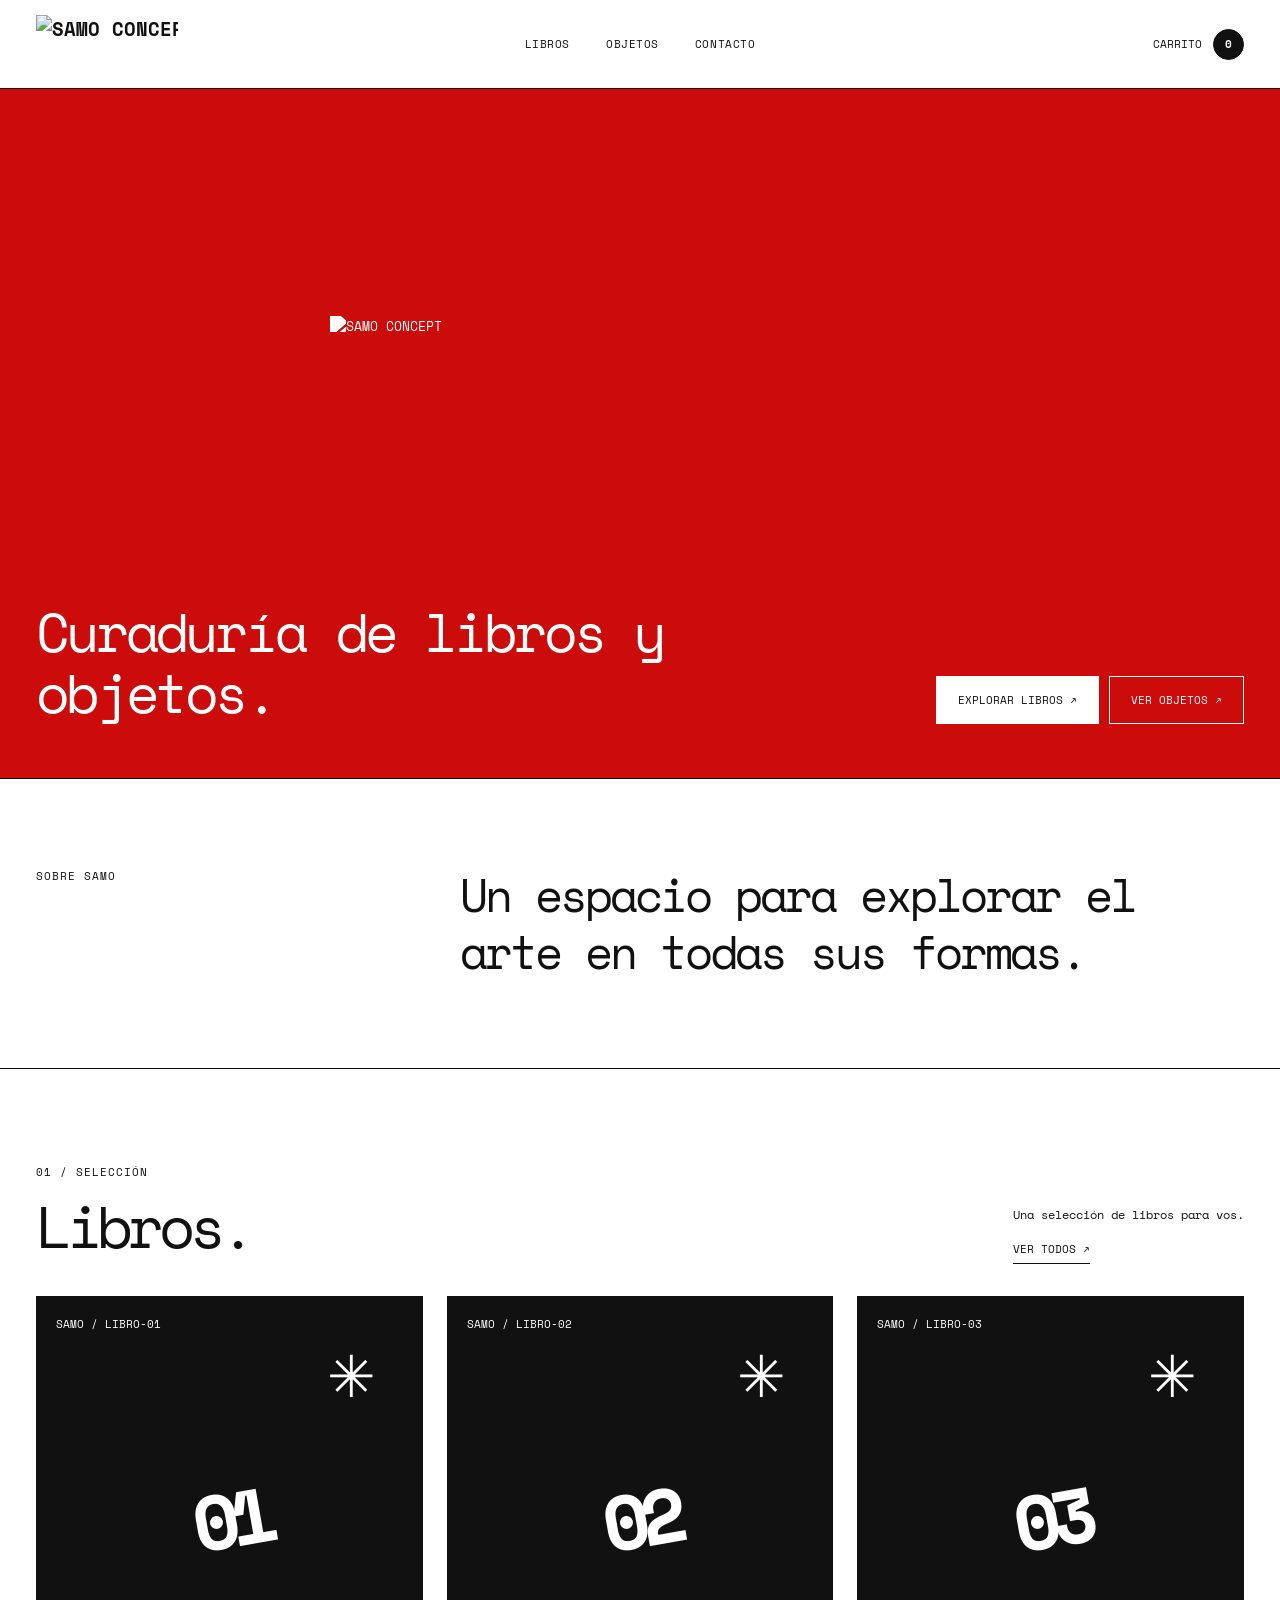
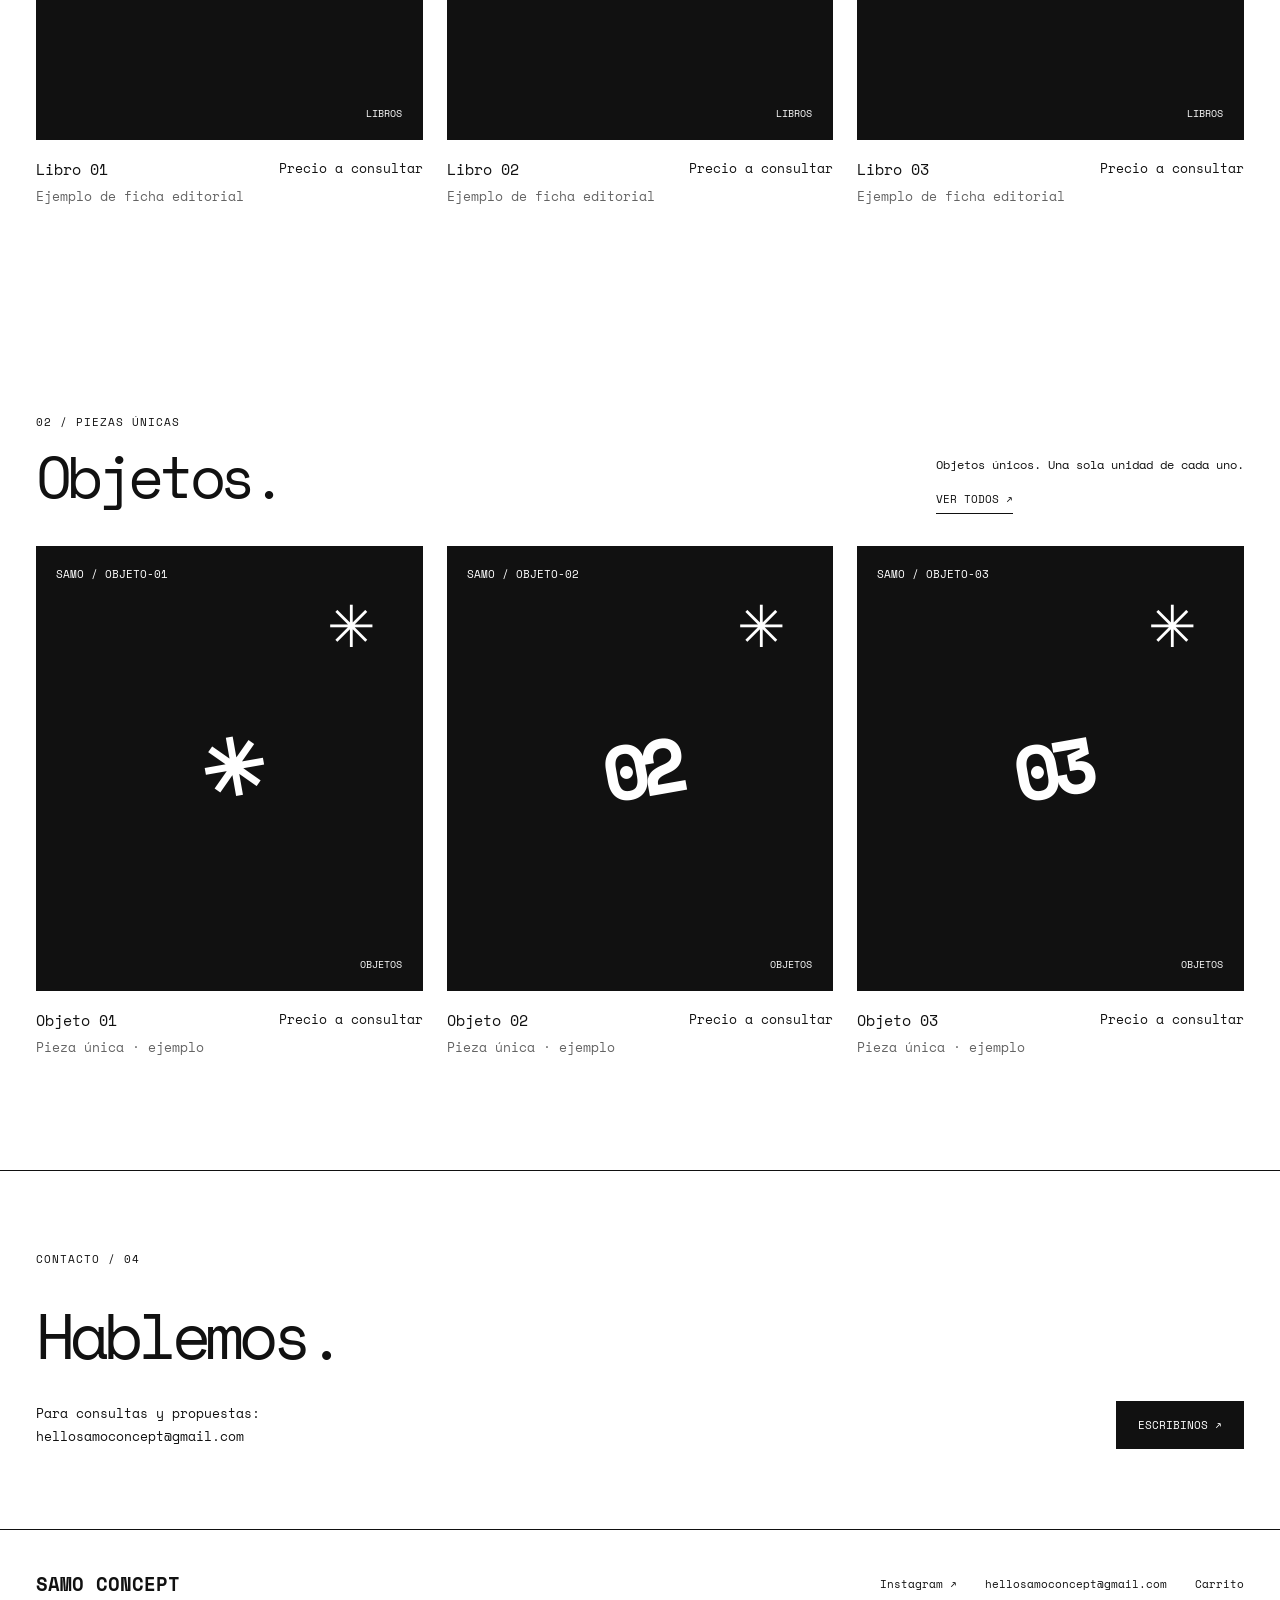
==== index.html @ 3d96447f "Align browser chrome with white interior and navigation" ====
<!doctype html>
<html lang="es">
<head>
  <meta charset="utf-8">
  <meta name="viewport" content="width=device-width, initial-scale=1">
  <meta name="theme-color" content="#FFFFFF">
  <meta name="description" content="SAMO CONCEPT. Curaduría de libros y objetos.">
  <title>SAMO CONCEPT — Libros y objetos</title>
  <link rel="preconnect" href="https://fonts.googleapis.com">
  <link rel="preconnect" href="https://fonts.gstatic.com" crossorigin>
  <link href="https://fonts.googleapis.com/css2?family=Space+Mono:wght@400;700&display=swap" rel="stylesheet">
  <link rel="stylesheet" href="/assets/styles.css">
  <script defer src="/assets/catalog.js"></script>
  <script defer src="/assets/app.js"></script>
</head>
<body data-page="home"><div id="app"></div></body>
</html>
---- assets/styles.css ----
:root{--paper:#ffffff;--ink:#111111;--lav:#ffffff;--yellow:#ffffff;--red:#cc0c0b;--line:#111111;--font:"Space Mono",monospace}
*{box-sizing:border-box}html{scroll-behavior:smooth}body{margin:0;background:var(--paper);color:var(--ink);font-family:var(--font);font-size:13px}button,input{font:inherit}button,a{-webkit-tap-highlight-color:transparent}a{color:inherit;text-decoration:none}button{cursor:pointer}.shell{width:min(1480px,calc(100% - 72px));margin:auto}.site-header{border-bottom:1px solid var(--line);position:sticky;top:0;z-index:20;background:rgba(251,248,248,.96);backdrop-filter:blur(10px)}.header-inner{min-height:84px;display:grid;grid-template-columns:1fr auto 1fr;align-items:center;gap:24px}.brand{font-size:19px;letter-spacing:-.08em;font-weight:700;white-space:nowrap}.nav{display:flex;align-items:center;gap:36px;text-transform:uppercase;font-size:11px;letter-spacing:.05em}.nav a:hover,.footer a:hover{text-decoration:underline;text-underline-offset:5px}.cart-link{justify-self:end;display:flex;align-items:center;gap:11px;text-transform:uppercase;font-size:11px}.cart-count{display:grid;place-items:center;width:31px;height:31px;border-radius:50%;background:var(--red);border:1px solid var(--ink);font-weight:700}.mobile-nav{display:none}.eyebrow{text-transform:uppercase;font-size:11px;letter-spacing:.09em}.hero{padding-top:88px;border-bottom:1px solid var(--ink);overflow:hidden}.hero-grid{display:grid;grid-template-columns:54% 46%;min-height:480px}.hero-copy{display:flex;flex-direction:column;justify-content:space-between;padding:0 35px 72px 0}.hero h1{font-size:clamp(48px,7.5vw,116px);line-height:.96;font-weight:400;letter-spacing:-.105em;max-width:820px;margin:34px 0}.hero h1 em{font-style:normal;display:inline-block;background:var(--lav);padding:0 .09em .09em}.hero-sub{font-size:15px;line-height:1.7;max-width:360px}.hero-art{position:relative;display:grid;place-items:center;background:var(--red);min-height:475px;border:1px solid var(--ink);border-bottom:0;transform:rotate(2.2deg);margin:25px 22px -45px 0}.hero-art .logo{width:78%;transform:rotate(-7deg)}.hero-star{position:absolute;right:7%;top:5%;font-family:Arial,sans-serif;font-size:105px;font-weight:100}.hero-scribble{position:absolute;bottom:15%;left:13%;width:35%;height:12%;border:3px solid var(--ink);border-radius:50%;transform:rotate(-23deg)}.hero-stamp{position:absolute;bottom:10%;right:9%;font-size:11px;border:1px solid var(--ink);padding:12px;transform:rotate(11deg)}.section{padding:95px 0}.section-head{display:flex;justify-content:space-between;align-items:end;gap:32px;margin-bottom:38px}.section-head h2,.page-title{font-size:clamp(34px,4.6vw,72px);font-weight:400;letter-spacing:-.09em;line-height:1.08;margin:14px 0 0}.section-head p{max-width:350px;font-size:12px;line-height:1.8}.plain-link{border-bottom:1px solid var(--ink);padding-bottom:6px;font-size:11px;text-transform:uppercase;white-space:nowrap}.product-grid{display:grid;grid-template-columns:repeat(3,minmax(0,1fr));gap:24px}.product-card{min-width:0}.product-image{border:1px solid var(--ink);aspect-ratio:4/4.6;position:relative;overflow:hidden;display:flex;align-items:center;justify-content:center;transition:filter .2s}.product-card:hover .product-image{filter:brightness(.97)}.product-image .item-art{font-size:clamp(45px,6vw,95px);letter-spacing:-.12em;line-height:1;text-align:center;font-weight:700;transform:rotate(-10deg)}.product-image .item-number{position:absolute;left:19px;top:19px;font-size:11px}.product-image .item-category{position:absolute;bottom:18px;right:20px;font-size:10px;text-transform:uppercase}.product-image .item-asterisk{position:absolute;right:12%;top:8%;font-size:58px}.product-info{padding:18px 0;display:flex;justify-content:space-between;gap:16px;align-items:flex-start}.product-info h3{font-size:15px;font-weight:400;margin:0 0 6px}.muted{opacity:.65}.product-info .price{white-space:nowrap}.intro-band{background:var(--lav);border-block:1px solid var(--ink);padding:65px 0;display:grid;grid-template-columns:1fr 2fr;gap:30px}.intro-band p{font-size:clamp(23px,3.2vw,45px);letter-spacing:-.06em;line-height:1.3;margin:0;max-width:1000px}.contact-band{background:var(--red);color:var(--paper);padding:80px 0;border-block:1px solid var(--ink)}.contact-layout{display:flex;justify-content:space-between;align-items:end;gap:30px}.contact-band h2{font-size:clamp(32px,5vw,72px);font-weight:400;letter-spacing:-.08em;margin:20px 0}.contact-band p{margin:0;line-height:1.8}.button{border:1px solid var(--ink);padding:15px 21px;background:var(--ink);color:var(--paper);text-transform:uppercase;font-size:11px;display:inline-flex;align-items:center;justify-content:center;gap:12px;transition:transform .15s,background .15s;text-align:center}.button:hover{transform:translateY(-2px)}.button.secondary{background:transparent;color:var(--ink)}.button.white{background:var(--paper);color:var(--ink);border-color:var(--paper)}.button:disabled{opacity:.4;cursor:not-allowed;transform:none}.button-row{display:flex;gap:10px;flex-wrap:wrap}.footer{padding:40px 0}.footer-inner{display:flex;justify-content:space-between;gap:30px;align-items:center}.footer-links{display:flex;gap:28px;flex-wrap:wrap;font-size:11px}.page-intro{padding:74px 0 36px}.page-intro p{line-height:1.8;max-width:650px}.catalog-tools{display:flex;align-items:center;justify-content:space-between;gap:20px;margin-bottom:22px;border-top:1px solid var(--ink);padding-top:22px}.catalog-tools span{font-size:11px}.category-accent{padding:10px 14px;background:var(--lav);font-size:11px}.product-detail{padding:65px 0 100px;display:grid;grid-template-columns:1fr .85fr;gap:min(8vw,120px)}.product-detail .product-image{aspect-ratio:4/4.3}.detail-content{padding-top:20px}.detail-content h1{font-size:clamp(43px,5vw,78px);font-weight:400;letter-spacing:-.09em;line-height:1.08;margin:24px 0}.detail-content p{line-height:1.9}.detail-meta{border-block:1px solid var(--ink);padding:20px 0;margin:32px 0;display:flex;justify-content:space-between;gap:12px}.qty-control{display:inline-flex;align-items:center;border:1px solid var(--ink);height:49px}.qty-control button{border:0;background:transparent;width:43px;height:47px;font-size:20px}.qty-control output{min-width:28px;text-align:center}.detail-actions{display:flex;flex-wrap:wrap;gap:12px;align-items:center;margin-top:26px}.detail-actions .button{min-height:49px}.breadcrumb{font-size:11px;text-transform:uppercase;line-height:1.6}.breadcrumb a{text-decoration:underline;text-underline-offset:4px}.cart-layout{display:grid;grid-template-columns:1.6fr .8fr;gap:55px;margin:35px 0 120px}.cart-item{border-top:1px solid var(--ink);padding:24px 0;display:grid;grid-template-columns:112px 1fr auto;gap:24px;align-items:center}.cart-item:last-child{border-bottom:1px solid var(--ink)}.cart-item .product-image{aspect-ratio:1;min-height:110px}.cart-item .item-art{font-size:28px}.cart-item .item-asterisk{font-size:20px}.cart-item .item-category,.cart-item .item-number{font-size:7px}.cart-item h3{margin:0 0 8px;font-weight:400;font-size:15px}.cart-item .cart-actions{display:flex;align-items:center;gap:20px;margin-top:15px}.text-button{border:0;background:transparent;text-decoration:underline;text-underline-offset:3px;padding:0;font-size:11px}.cart-summary{border:1px solid var(--ink);padding:26px;height:max-content;background:var(--lav)}.cart-summary h2{font-weight:400;font-size:23px;letter-spacing:-.06em;margin:0 0 30px}.cart-summary .summary-line{display:flex;justify-content:space-between;gap:10px;border-top:1px solid var(--ink);padding:15px 0}.cart-summary .button{width:100%;margin-top:18px}.cart-summary small{display:block;margin-top:20px;line-height:1.8}.empty-cart{text-align:center;border:1px solid var(--ink);padding:85px 25px}.empty-cart h2{font-size:28px;font-weight:400}.not-found{padding:100px 0;min-height:50vh}.demo-note{display:inline-block;font-size:10px;background:var(--red);padding:5px 8px;text-transform:uppercase}.logo{display:block;max-width:100%}
@media(max-width:900px){.shell{width:min(100% - 40px,1480px)}.hero{padding-top:50px}.hero-grid{grid-template-columns:1fr 1fr;min-height:390px}.hero-copy{padding-bottom:40px}.hero-art{min-height:350px}.section{padding:65px 0}.product-grid{grid-template-columns:repeat(2,minmax(0,1fr))}.intro-band{grid-template-columns:1fr;padding:45px 20px}.product-detail{gap:35px}.cart-layout{grid-template-columns:1fr;gap:30px}}@media(max-width:620px){.shell{width:calc(100% - 32px)}.header-inner{min-height:65px;grid-template-columns:1fr auto}.brand{font-size:17px}.nav{display:none}.mobile-nav{display:flex;justify-content:center;gap:33px;border-top:1px solid var(--ink);padding:13px;font-size:10px;text-transform:uppercase}.hero-grid{grid-template-columns:1fr}.hero{padding-top:40px}.hero-copy{padding:0 0 25px}.hero h1{font-size:clamp(48px,13vw,85px);margin:23px 0}.hero-art{margin:15px 14px -20px 0;min-height:310px;transform:rotate(1deg)}.hero-art .logo{width:77%}.section-head{align-items:start;flex-direction:column;gap:12px;margin-bottom:25px}.section-head h2,.page-title{font-size:45px}.product-grid{gap:13px}.product-image .item-art{font-size:46px}.product-image .item-asterisk{font-size:32px}.product-info{display:block;padding:12px 0}.product-info h3{font-size:12px}.product-info .price{font-size:10px}.product-info .muted{font-size:10px}.contact-layout{align-items:start;flex-direction:column}.footer-inner{align-items:start;flex-direction:column}.product-detail{grid-template-columns:1fr;padding:25px 0 70px}.detail-content{padding-top:0}.detail-content h1{font-size:49px}.cart-item{grid-template-columns:82px 1fr;gap:15px}.cart-item .product-image{min-height:82px}.cart-item .cart-price{grid-column:2}.cart-item .cart-actions{gap:14px}.cart-layout{margin-bottom:65px}.page-intro{padding:46px 0 25px}.button-row .button{width:100%}}


/* SAMO: rojo exclusivo de la portada; contenido monocromático. */
.site-header{background:#fff;backdrop-filter:none;border-bottom:1px solid #111}
.header-inner{min-height:88px}
.brand{display:inline-flex;align-items:center;width:max-content;letter-spacing:normal}
.brand-logo{width:142px;height:59px;object-fit:contain;display:block}
.mobile-nav{border-color:#111}
.cart-count{background:#111;color:#fff;border:1px solid #111}
.hero{padding:0;border:0}
.hero-band,.hero-caption{background:var(--red);color:#fff}
.hero-band{border-bottom:0}
.hero-band-inner{min-height:clamp(270px,37vw,540px);display:flex;justify-content:center;align-items:center;padding:48px 0}
.hero-wordmark{display:block;width:min(76vw,620px);max-height:450px;object-fit:contain;filter:brightness(0) invert(1)}
.hero-caption{border-bottom:1px solid #111}
.hero-caption-inner{display:flex;gap:32px;align-items:end;justify-content:space-between;padding:38px 0 54px}
.hero-caption h1{color:#fff;margin:0;max-width:850px;font-size:clamp(30px,4.3vw,64px);line-height:1.12;letter-spacing:-.075em;font-weight:400}
.hero-caption .button-row{flex-shrink:0;justify-content:flex-end}
.hero-caption .button{background:#fff;color:#111;border:1px solid #fff}
.hero-caption .button.secondary{background:transparent;color:#fff;border:1px solid #fff}
.hero-caption .button:hover{background:transparent;color:#fff}
.hero-caption .button.secondary:hover{background:#fff;color:#111}
.about-section{background:#fff;color:#111;border-bottom:1px solid #111}
.about-inner{padding:88px 0;display:grid;grid-template-columns:1fr 2fr;gap:32px}
.about-inner h2{font-size:11px;line-height:1.7;font-weight:400;text-transform:uppercase;letter-spacing:.09em;margin:0}
.about-inner p{font-size:clamp(25px,3.6vw,51px);line-height:1.23;letter-spacing:-.065em;font-weight:400;max-width:970px;margin:0}
.contact-band{background:#fff;color:#111;border-color:#111}
.intro-band,.cart-summary,.category-accent,.empty-cart{background:#fff;color:#111}
.cart-summary{border-color:#111}
.category-accent{border:1px solid #111}
.demo-note{background:#111;color:#fff}
.product-image{background:#111;color:#fff;border:1px solid #111}
.button.white{background:#111;color:#fff;border-color:#111}
.button.white:hover{background:#fff;color:#111}
#toast{background:#111!important;color:#fff!important;border-color:#111!important}
.footer{background:#fff;color:#111}
@media(max-width:900px){.hero-caption-inner{align-items:start;flex-direction:column}.hero-band-inner{min-height:330px}.about-inner{grid-template-columns:1fr;gap:20px;padding:68px 0}}
@media(max-width:620px){.header-inner{min-height:72px}.brand-logo{width:110px;height:47px}.hero-band-inner{min-height:280px;padding:32px 0}.hero-wordmark{width:min(90vw,430px)}.hero-caption-inner{padding-top:34px;padding-bottom:40px;gap:25px}.hero-caption h1{font-size:clamp(32px,8.5vw,52px)}.hero-caption .button-row{width:100%;flex-direction:column;align-items:stretch}.hero-caption .button{width:100%}.about-inner{padding:54px 0}}
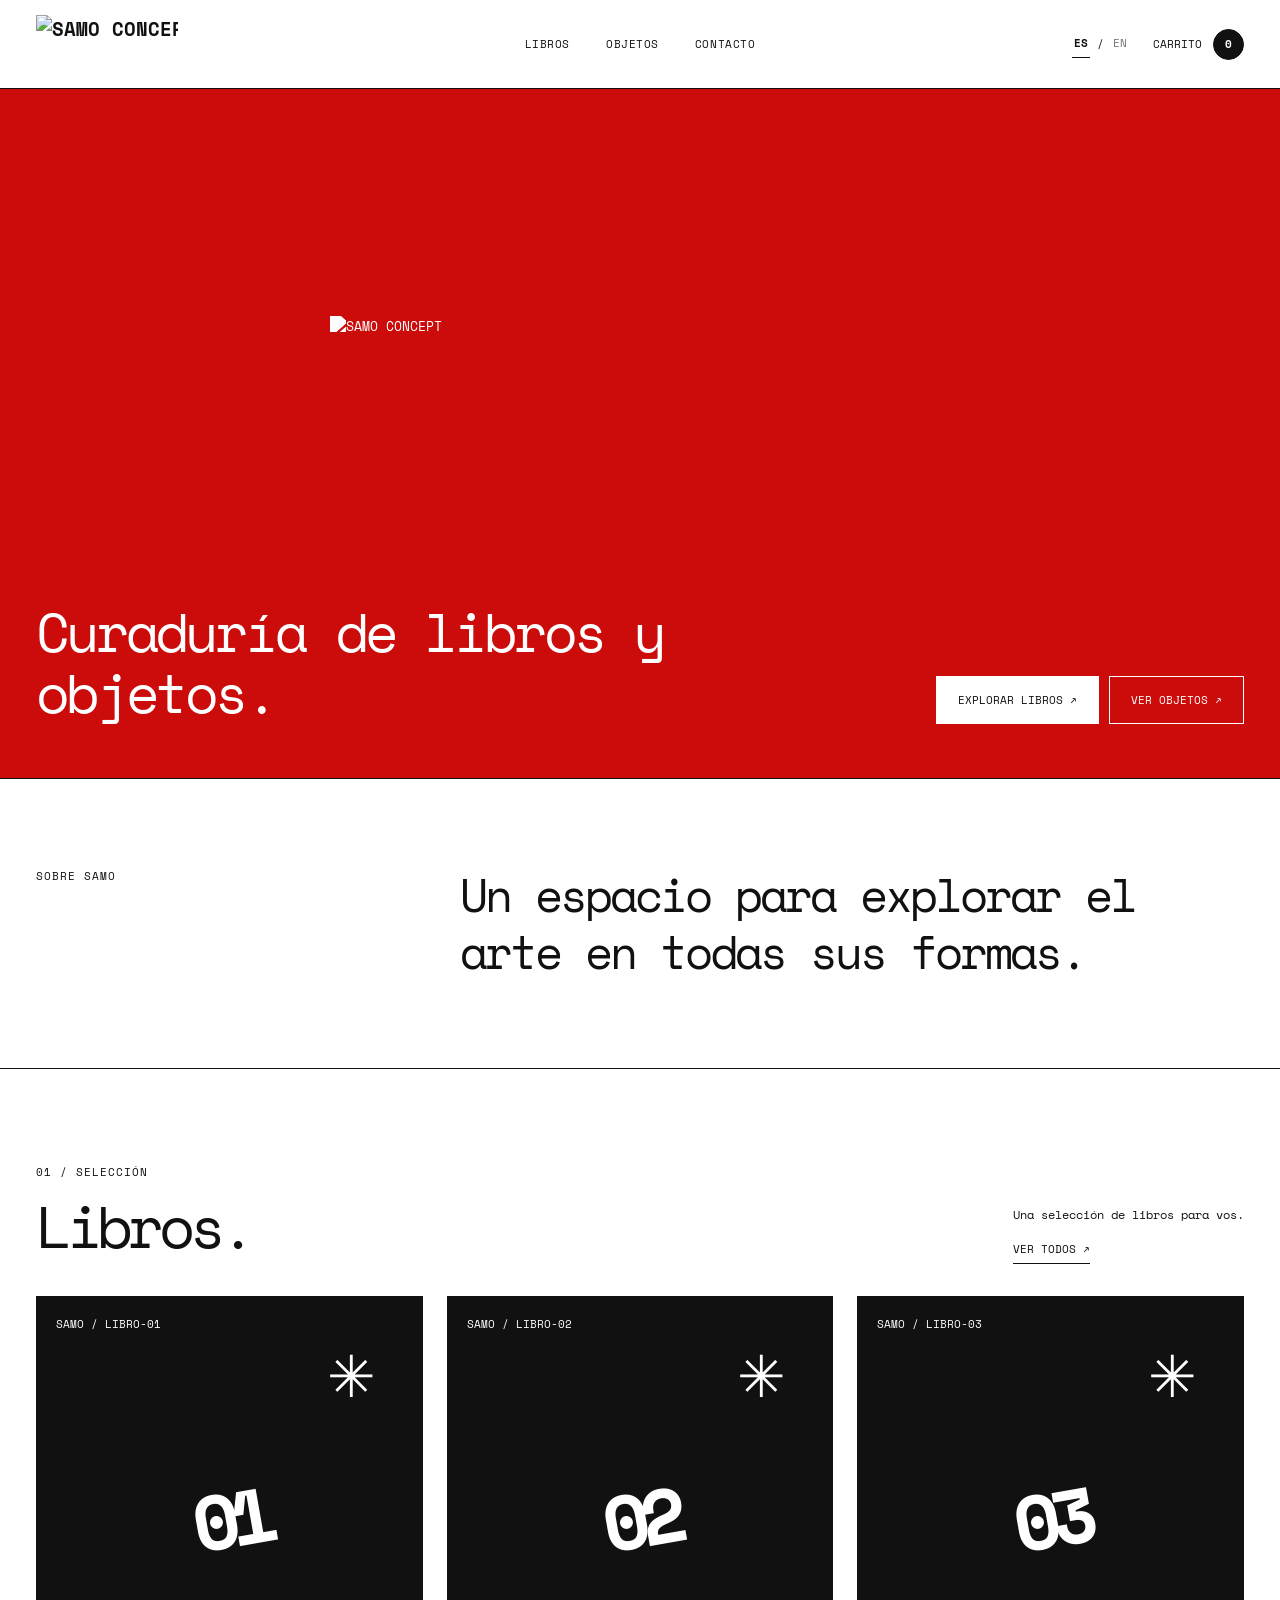
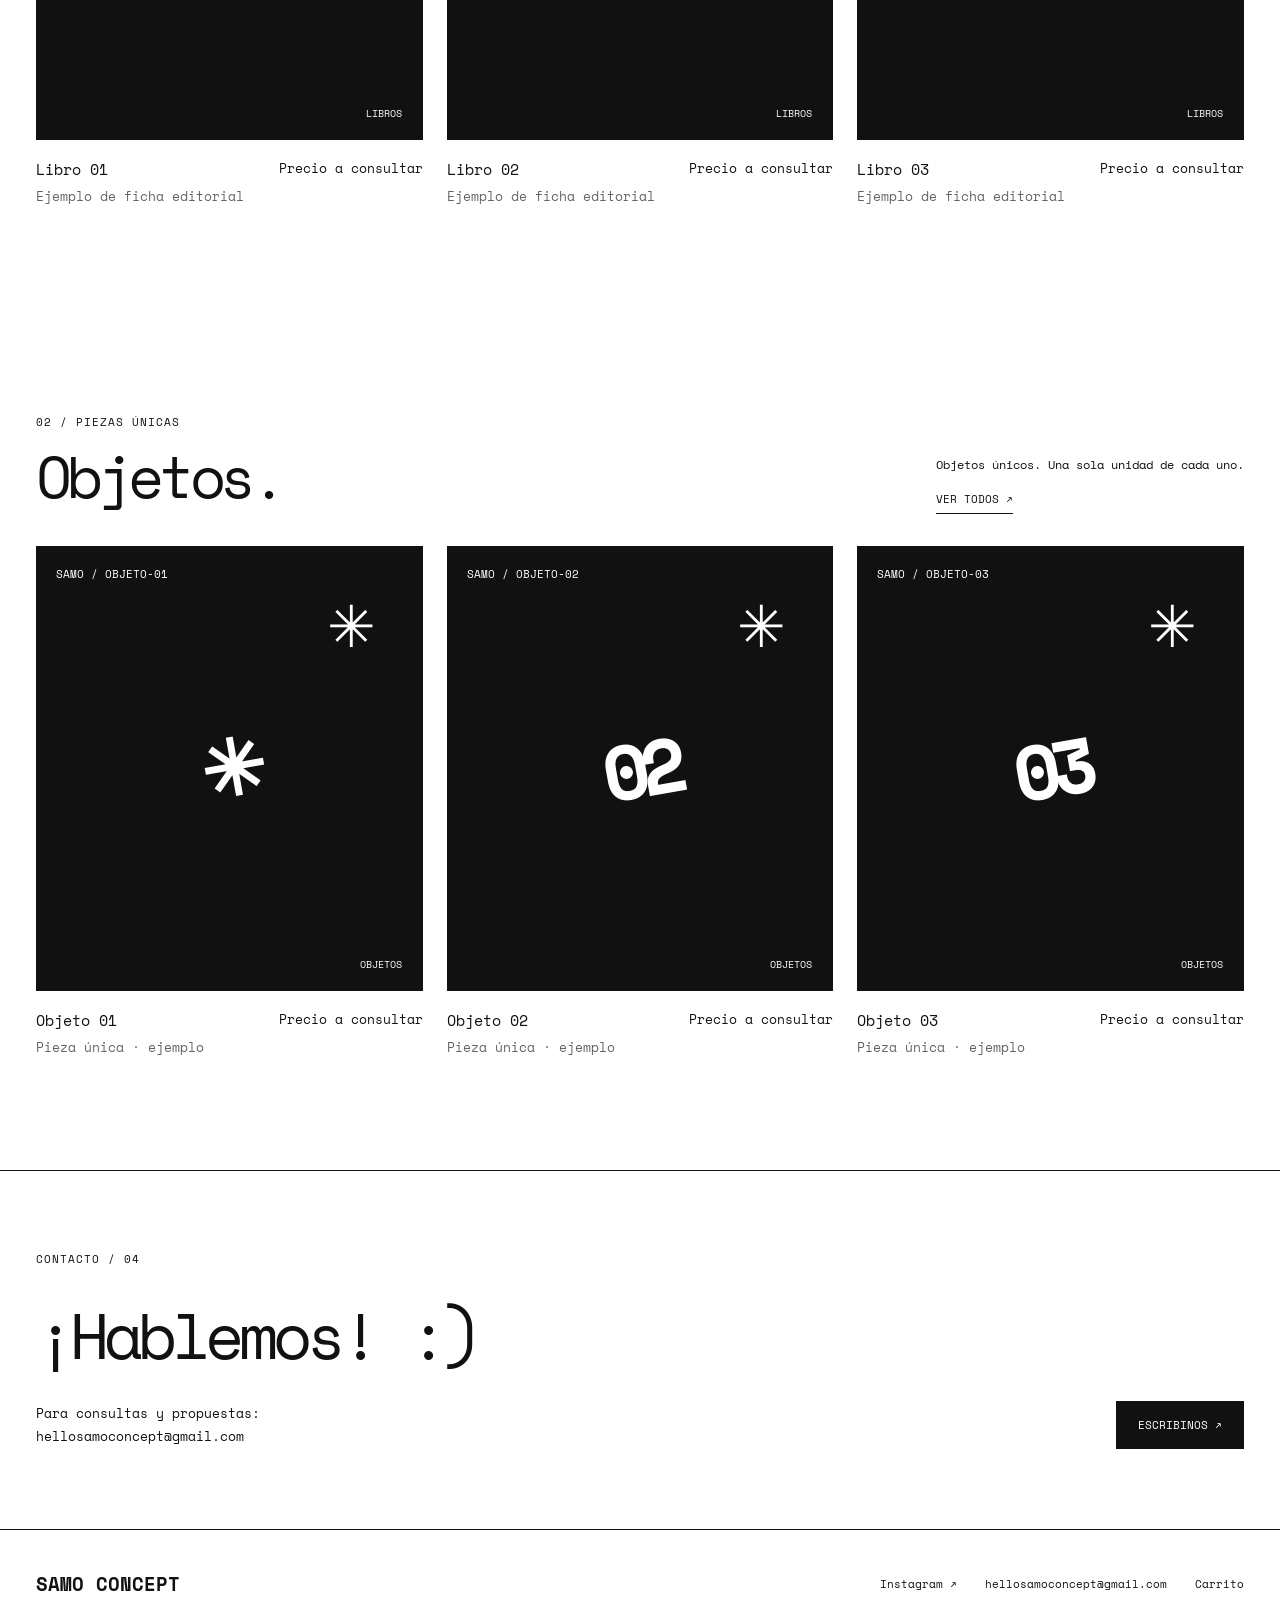
==== commit d80c700e: "Show SAMO CONCEPT icon in browser tab" ====
--- a/index.html
+++ b/index.html
@@ -6,6 +6,8 @@
   <meta name="theme-color" content="#FFFFFF">
   <meta name="description" content="SAMO CONCEPT. Curaduría de libros y objetos.">
   <title>SAMO CONCEPT — Libros y objetos</title>
+<link rel="icon" type="image/svg+xml" href="/assets/favicon.svg?v=1">
+<meta name="application-name" content="SAMO CONCEPT">
   <link rel="preconnect" href="https://fonts.googleapis.com">
   <link rel="preconnect" href="https://fonts.gstatic.com" crossorigin>
   <link href="https://fonts.googleapis.com/css2?family=Space+Mono:wght@400;700&display=swap" rel="stylesheet">
--- a/assets/styles.css
+++ b/assets/styles.css
@@ -40,3 +40,11 @@
 .footer{background:#fff;color:#111}
 @media(max-width:900px){.hero-caption-inner{align-items:start;flex-direction:column}.hero-band-inner{min-height:330px}.about-inner{grid-template-columns:1fr;gap:20px;padding:68px 0}}
 @media(max-width:620px){.header-inner{min-height:72px}.brand-logo{width:110px;height:47px}.hero-band-inner{min-height:280px;padding:32px 0}.hero-wordmark{width:min(90vw,430px)}.hero-caption-inner{padding-top:34px;padding-bottom:40px;gap:25px}.hero-caption h1{font-size:clamp(32px,8.5vw,52px)}.hero-caption .button-row{width:100%;flex-direction:column;align-items:stretch}.hero-caption .button{width:100%}.about-inner{padding:54px 0}}
+
+/* Bilingual switch, available at desktop and mobile widths. */
+.header-actions{display:flex;justify-self:end;align-items:center;gap:24px}
+.language-switch{display:inline-flex;align-items:center;gap:7px;font-size:11px;white-space:nowrap}
+.language-switch button{border:0;border-bottom:1px solid transparent;color:#777;background:transparent;padding:7px 2px;font-size:11px;line-height:1.2}
+.language-switch button.active{border-bottom-color:#111;color:#111;font-weight:700}
+.language-switch button:hover{color:#111}
+@media(max-width:620px){.header-actions{gap:13px}.language-switch{gap:3px;font-size:10px}.language-switch button{font-size:10px;padding:5px 1px}.cart-link{gap:6px;font-size:10px}.cart-count{height:27px;width:27px}}
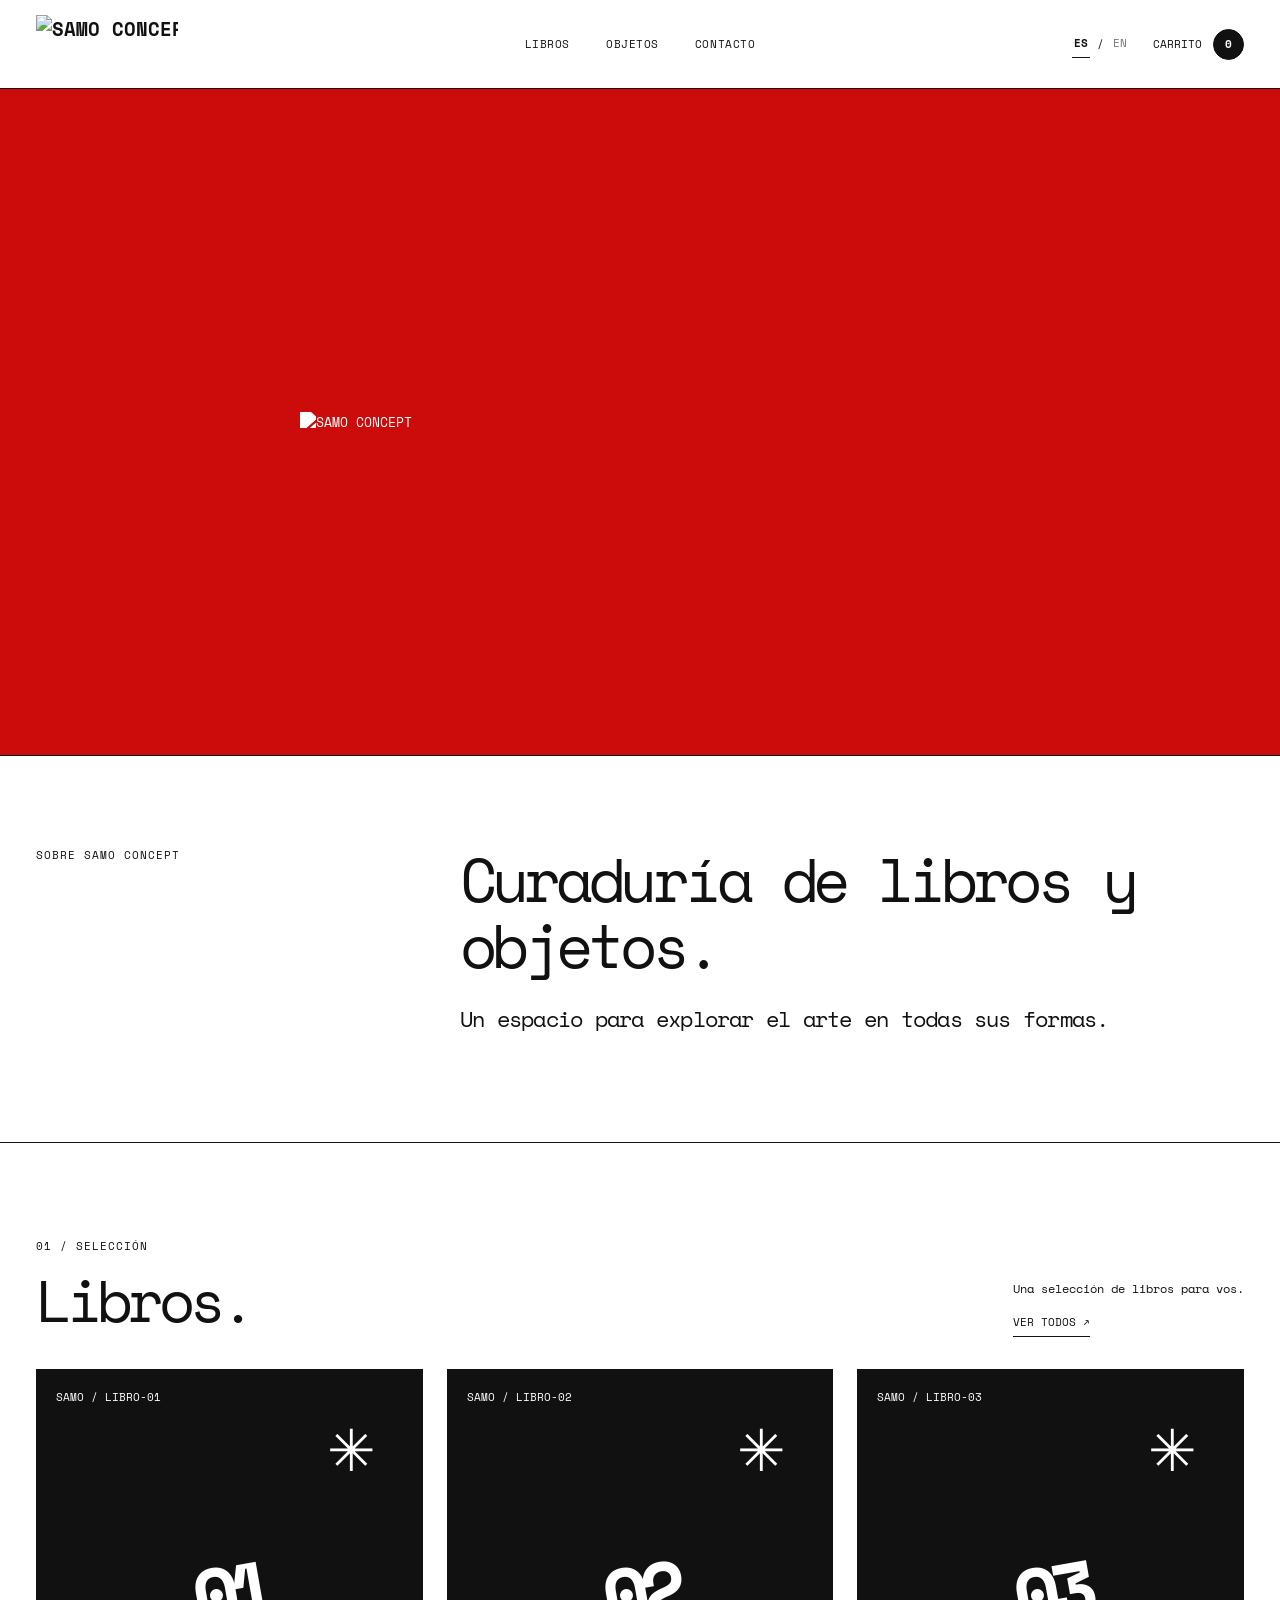
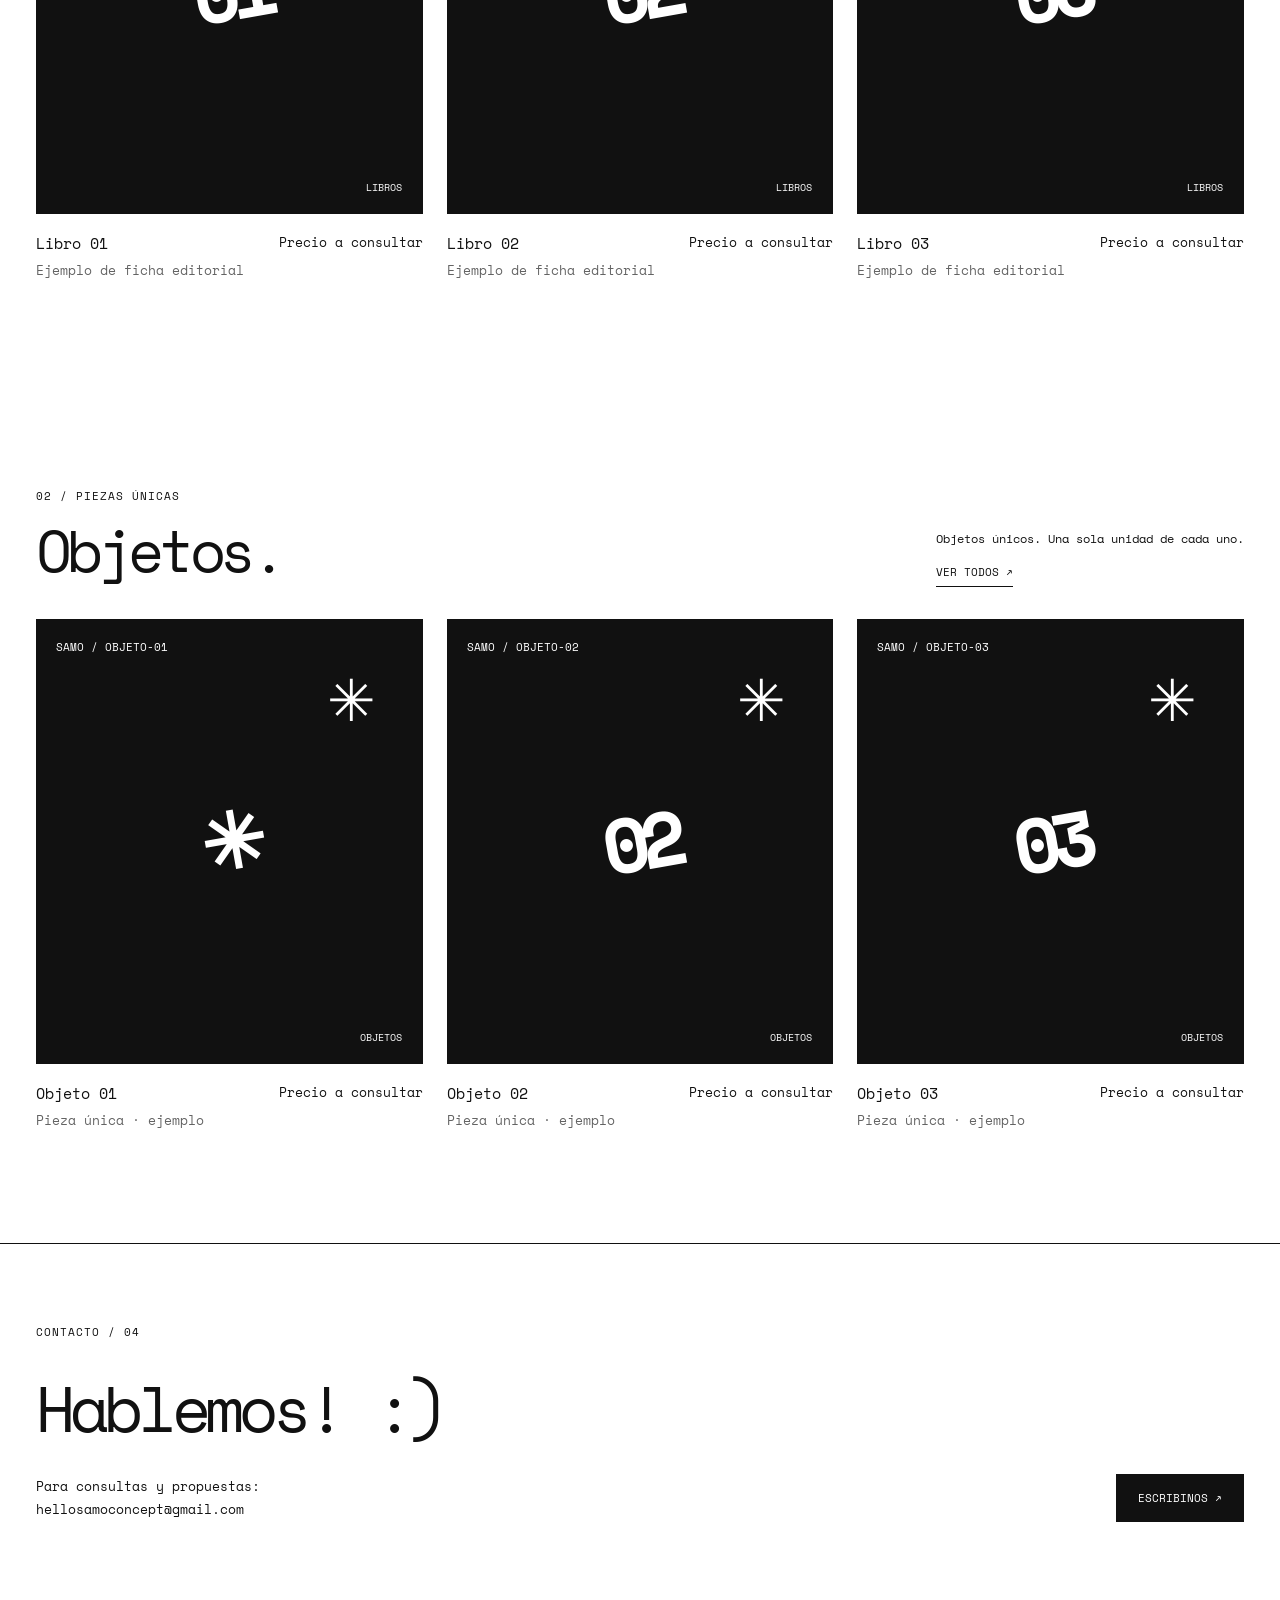
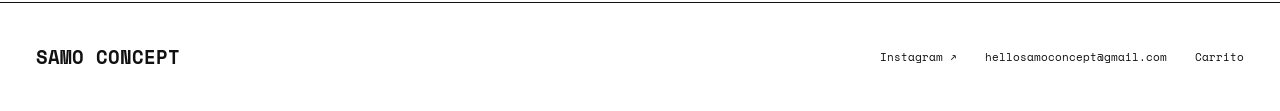
==== commit 30b2d53a: "Refresh branded favicon and updated homepage/contact assets" ====
--- a/index.html
+++ b/index.html
@@ -6,14 +6,14 @@
   <meta name="theme-color" content="#FFFFFF">
   <meta name="description" content="SAMO CONCEPT. Curaduría de libros y objetos.">
   <title>SAMO CONCEPT — Libros y objetos</title>
-<link rel="icon" type="image/svg+xml" href="/assets/favicon.svg?v=1">
+<link rel="icon" type="image/svg+xml" href="/assets/favicon.svg?v=2">
 <meta name="application-name" content="SAMO CONCEPT">
   <link rel="preconnect" href="https://fonts.googleapis.com">
   <link rel="preconnect" href="https://fonts.gstatic.com" crossorigin>
   <link href="https://fonts.googleapis.com/css2?family=Space+Mono:wght@400;700&display=swap" rel="stylesheet">
-  <link rel="stylesheet" href="/assets/styles.css">
+  <link rel="stylesheet" href="/assets/styles.css?v=2">
   <script defer src="/assets/catalog.js"></script>
-  <script defer src="/assets/app.js"></script>
+  <script defer src="/assets/app.js?v=2"></script>
 </head>
 <body data-page="home"><div id="app"></div></body>
 </html>
--- a/assets/styles.css
+++ b/assets/styles.css
@@ -48,3 +48,15 @@
 .language-switch button.active{border-bottom-color:#111;color:#111;font-weight:700}
 .language-switch button:hover{color:#111}
 @media(max-width:620px){.header-actions{gap:13px}.language-switch{gap:3px;font-size:10px}.language-switch button{font-size:10px;padding:5px 1px}.cart-link{gap:6px;font-size:10px}.cart-count{height:27px;width:27px}}
+
+/* Refined homepage: a logo-only red cover, then a monochrome editorial introduction. */
+.hero-band{background:#cc0c0b;border-bottom:1px solid #111}
+.hero-band-inner{min-height:clamp(430px,74vh,790px);padding:55px 0}
+.hero-wordmark{width:min(78vw,680px)}
+.about-inner{align-items:start;padding:90px 0 104px}
+.about-inner .about-label{font-size:11px;font-weight:400;line-height:1.7;letter-spacing:.09em;text-transform:uppercase}
+.about-copy{max-width:970px}
+.about-inner .about-copy h2{font-size:clamp(34px,4.8vw,68px);font-weight:400;letter-spacing:-.08em;line-height:1.08;margin:0 0 23px;text-transform:none}
+.about-inner .about-copy p{font-size:clamp(16px,1.7vw,22px);letter-spacing:-.035em;line-height:1.65;max-width:750px;margin:0}
+@media(max-width:900px){.hero-band-inner{min-height:clamp(430px,63vh,620px)}.about-inner{padding:70px 0 78px}}
+@media(max-width:620px){.hero-band-inner{min-height:clamp(390px,60vh,580px);padding:45px 0}.about-inner{padding:58px 0 65px}.about-inner .about-copy h2{margin-bottom:18px}}
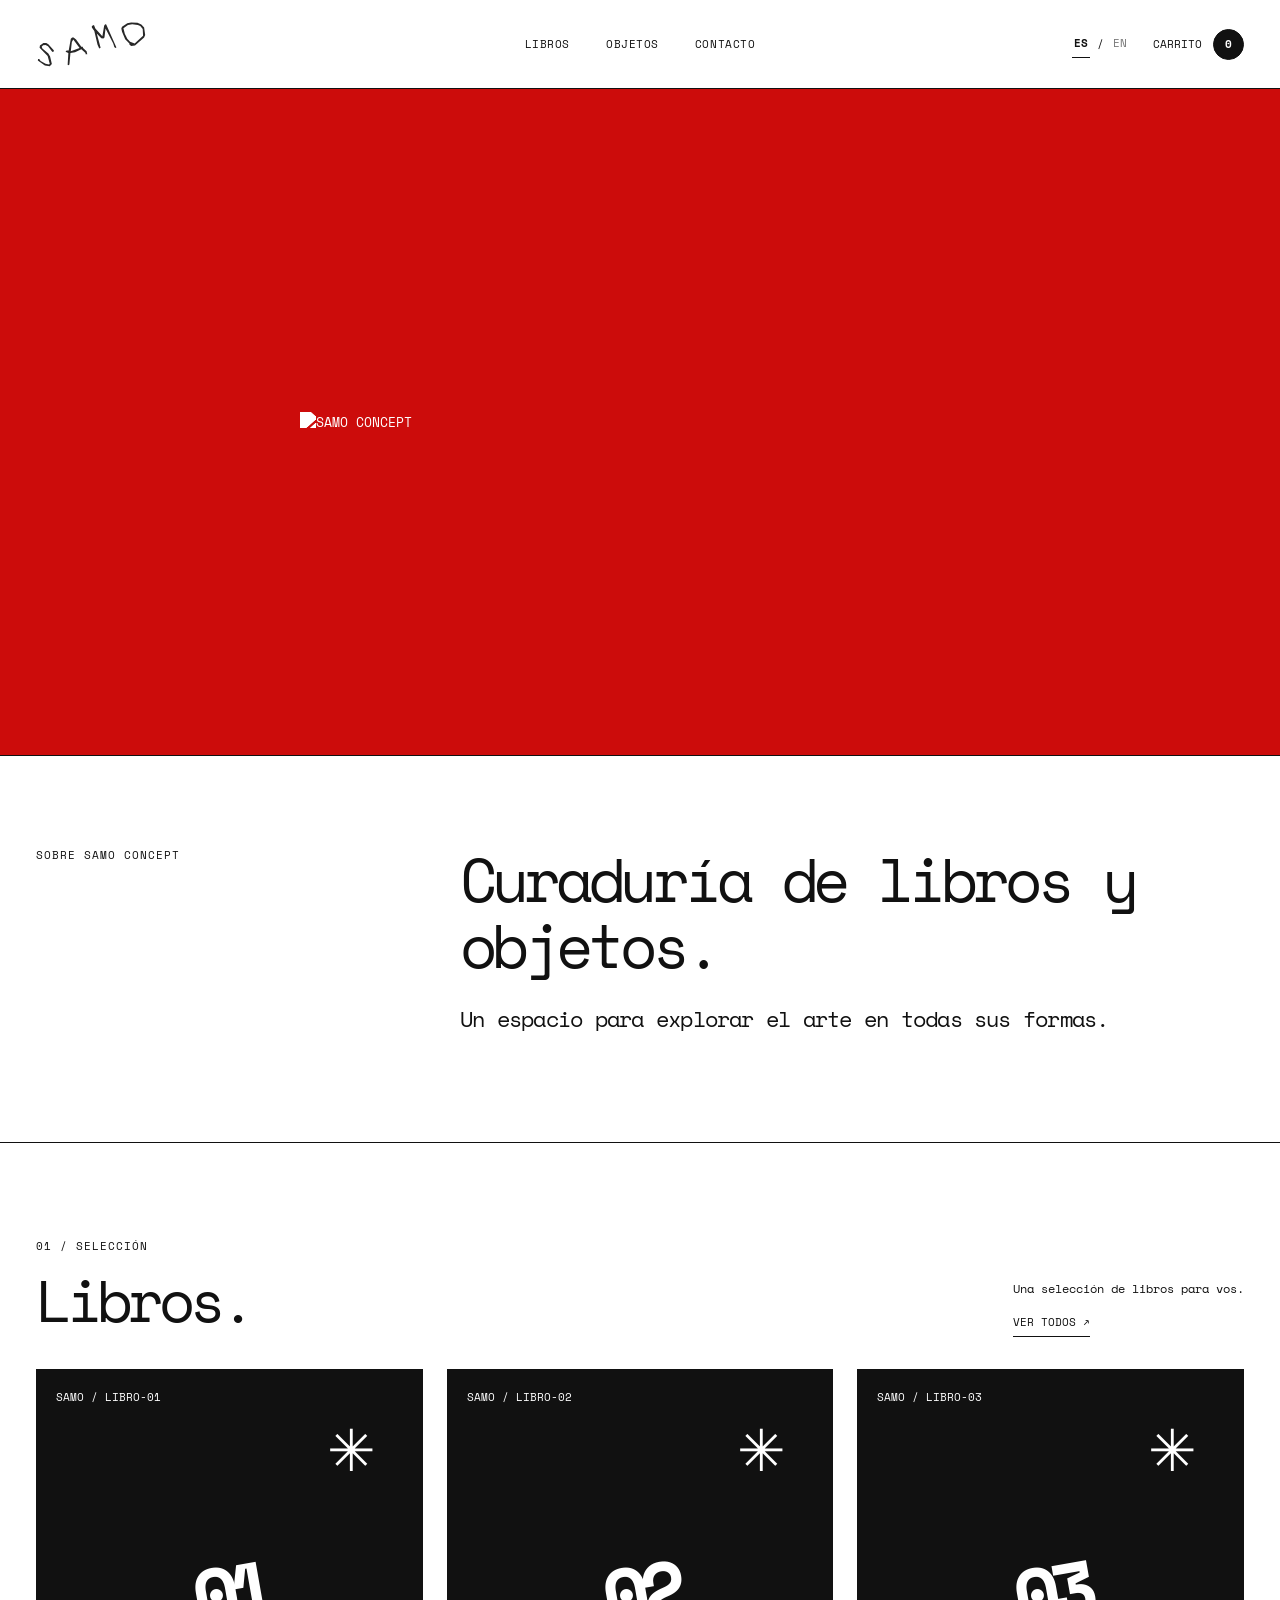
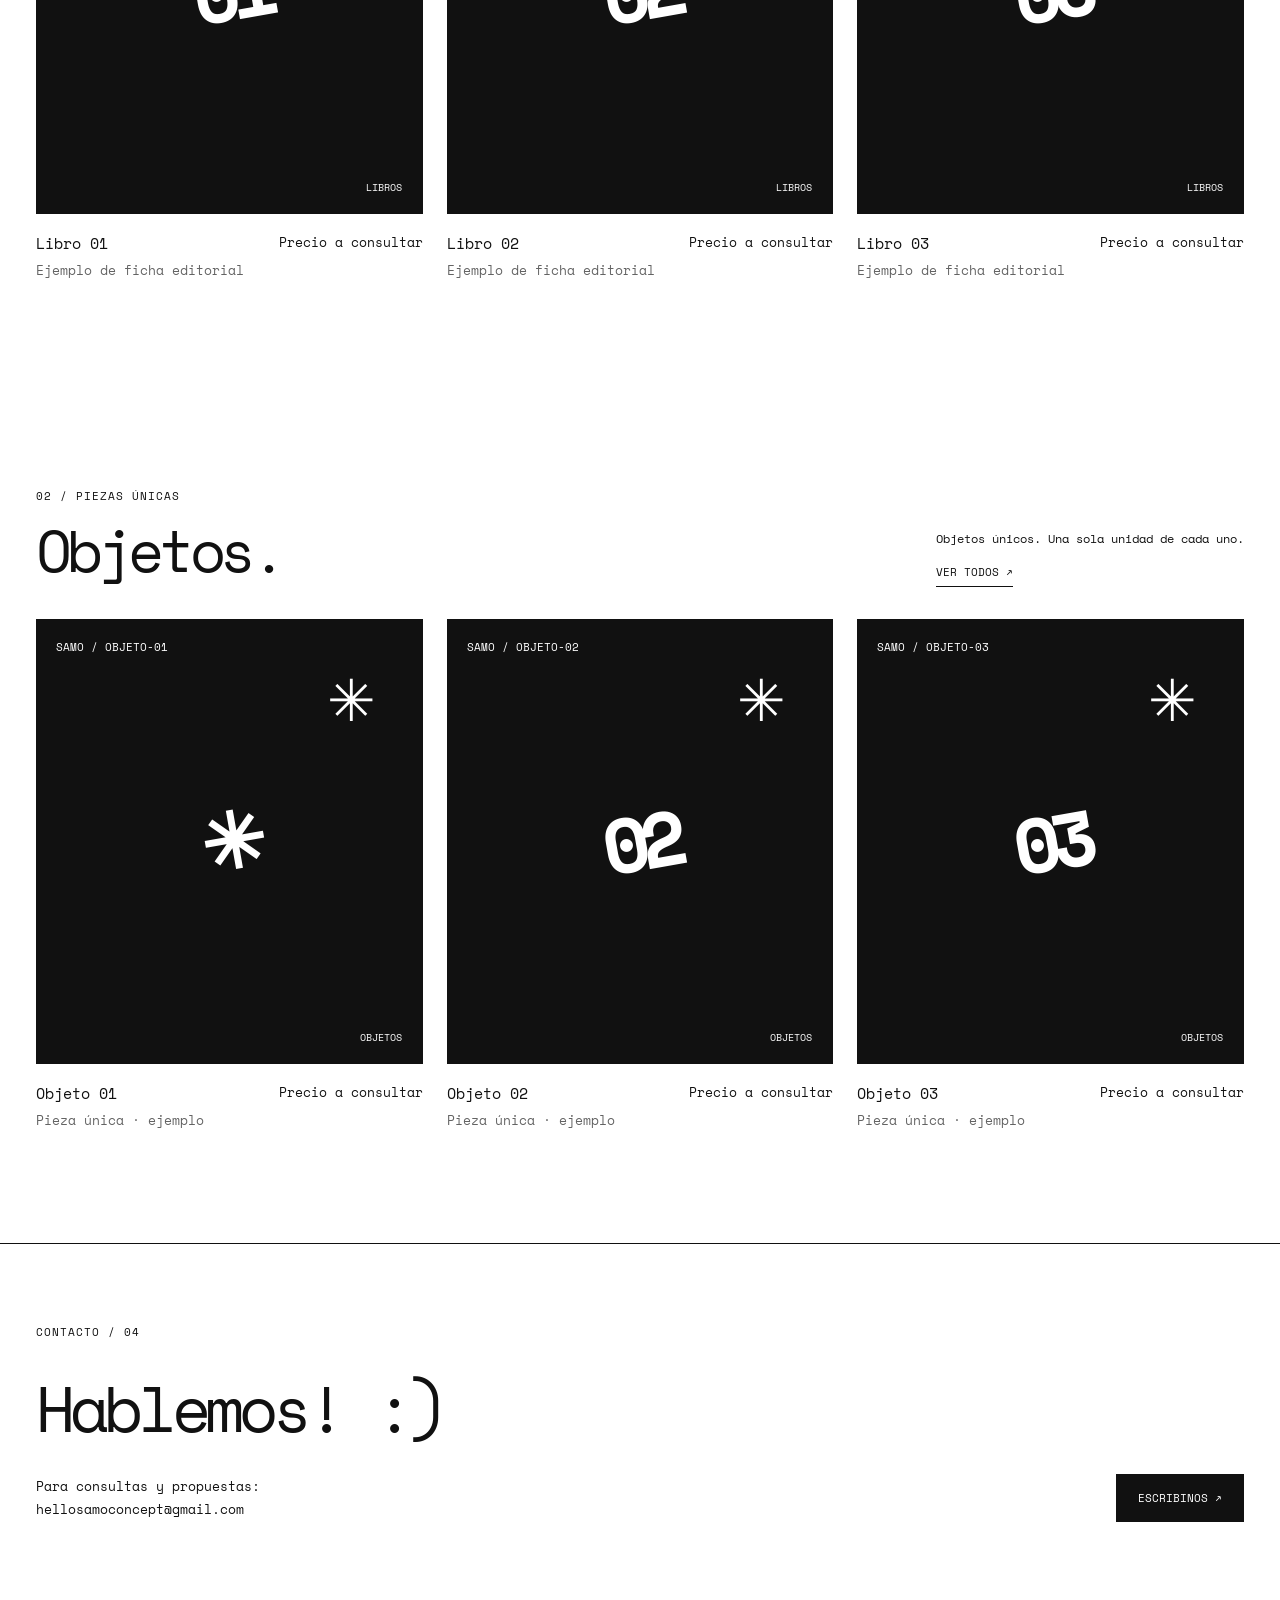
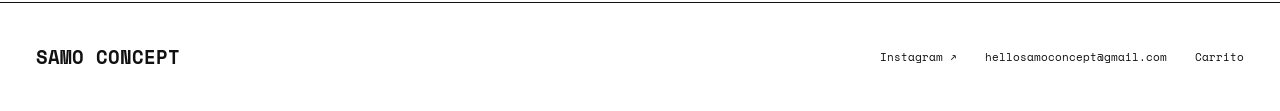
==== commit 68bd4922: "Refresh header brand assets across all GitHub Pages routes" ====
--- a/index.html
+++ b/index.html
@@ -11,9 +11,9 @@
   <link rel="preconnect" href="https://fonts.googleapis.com">
   <link rel="preconnect" href="https://fonts.gstatic.com" crossorigin>
   <link href="https://fonts.googleapis.com/css2?family=Space+Mono:wght@400;700&display=swap" rel="stylesheet">
-  <link rel="stylesheet" href="/assets/styles.css?v=2">
+  <link rel="stylesheet" href="/assets/styles.css?v=3">
   <script defer src="/assets/catalog.js"></script>
-  <script defer src="/assets/app.js?v=2"></script>
+  <script defer src="/assets/app.js?v=3"></script>
 </head>
 <body data-page="home"><div id="app"></div></body>
 </html>
--- a/assets/styles.css
+++ b/assets/styles.css
@@ -60,3 +60,7 @@
 .about-inner .about-copy p{font-size:clamp(16px,1.7vw,22px);letter-spacing:-.035em;line-height:1.65;max-width:750px;margin:0}
 @media(max-width:900px){.hero-band-inner{min-height:clamp(430px,63vh,620px)}.about-inner{padding:70px 0 78px}}
 @media(max-width:620px){.hero-band-inner{min-height:clamp(390px,60vh,580px);padding:45px 0}.about-inner{padding:58px 0 65px}.about-inner .about-copy h2{margin-bottom:18px}}
+
+/* Header wordmark is the SAMO half of the official artwork. */
+.brand-logo{width:111px;height:48px;object-fit:contain}
+@media(max-width:620px){.brand-logo{width:91px;height:39px}}
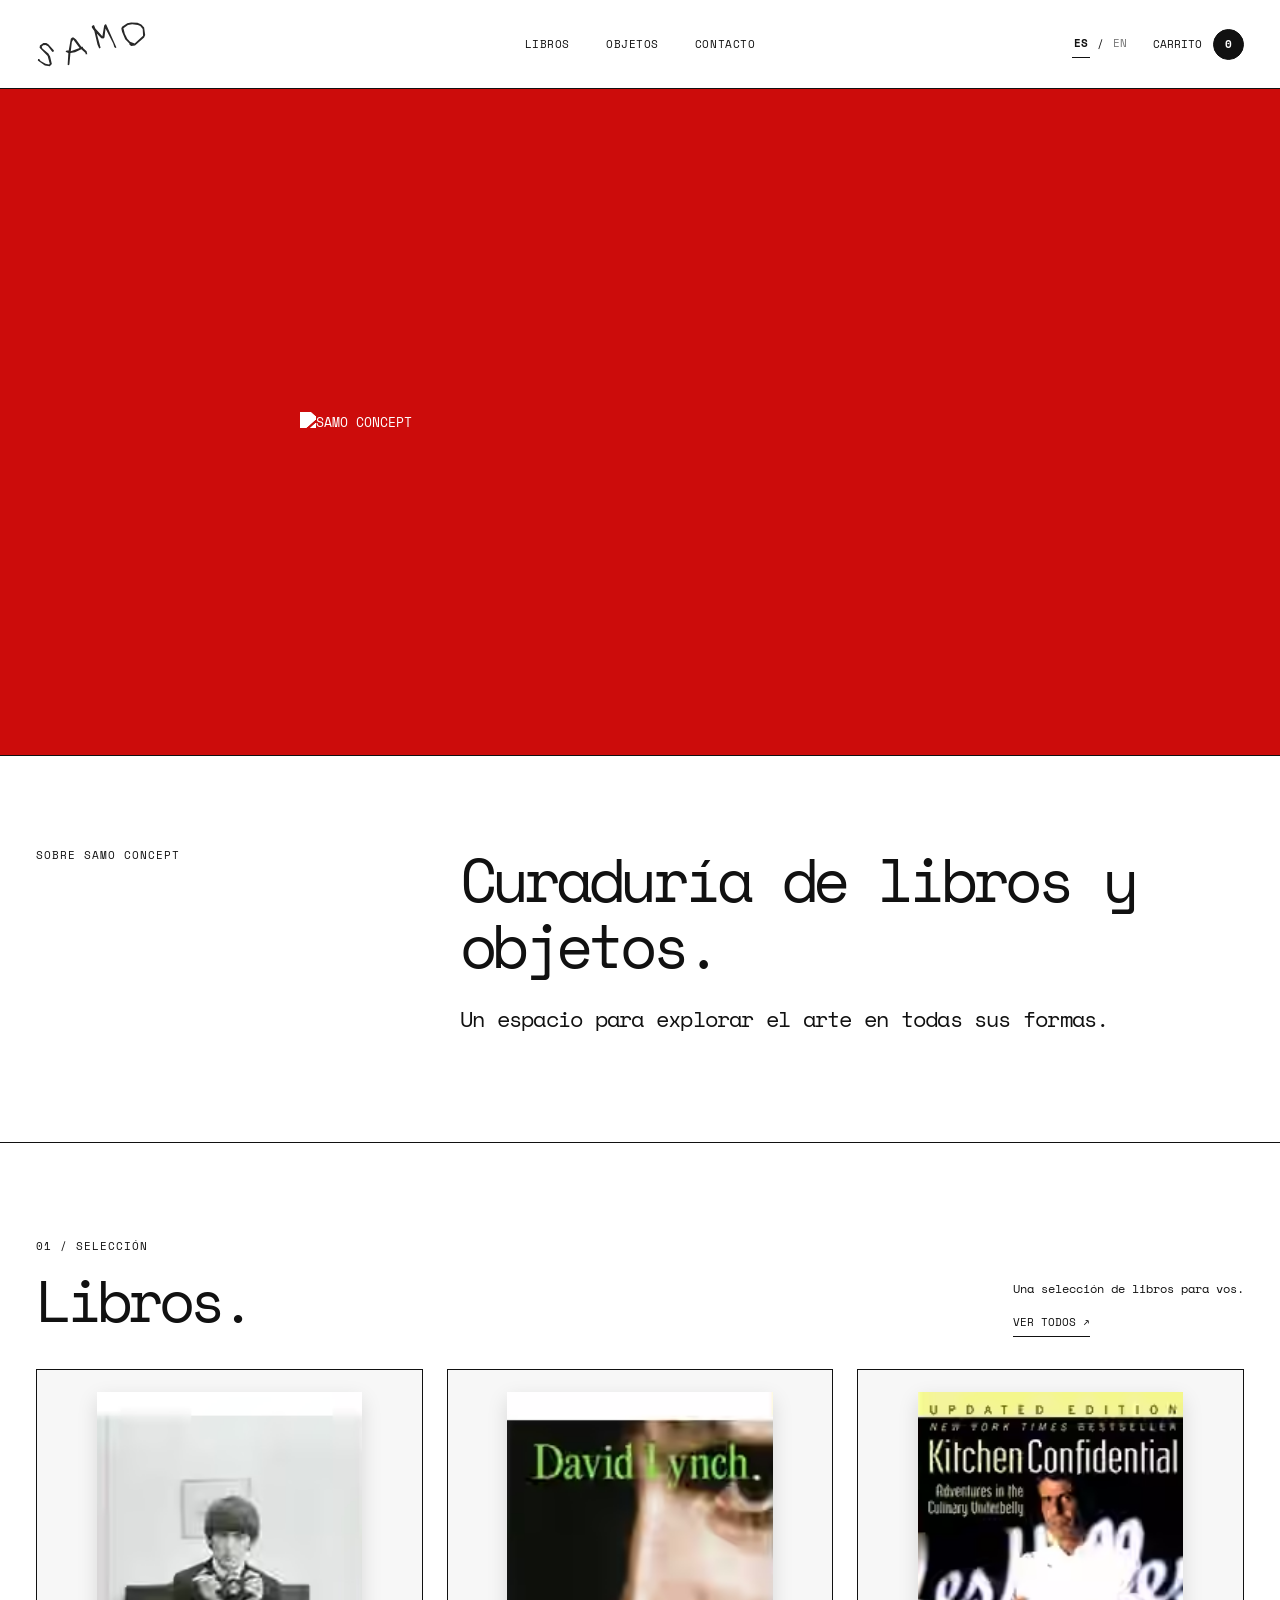
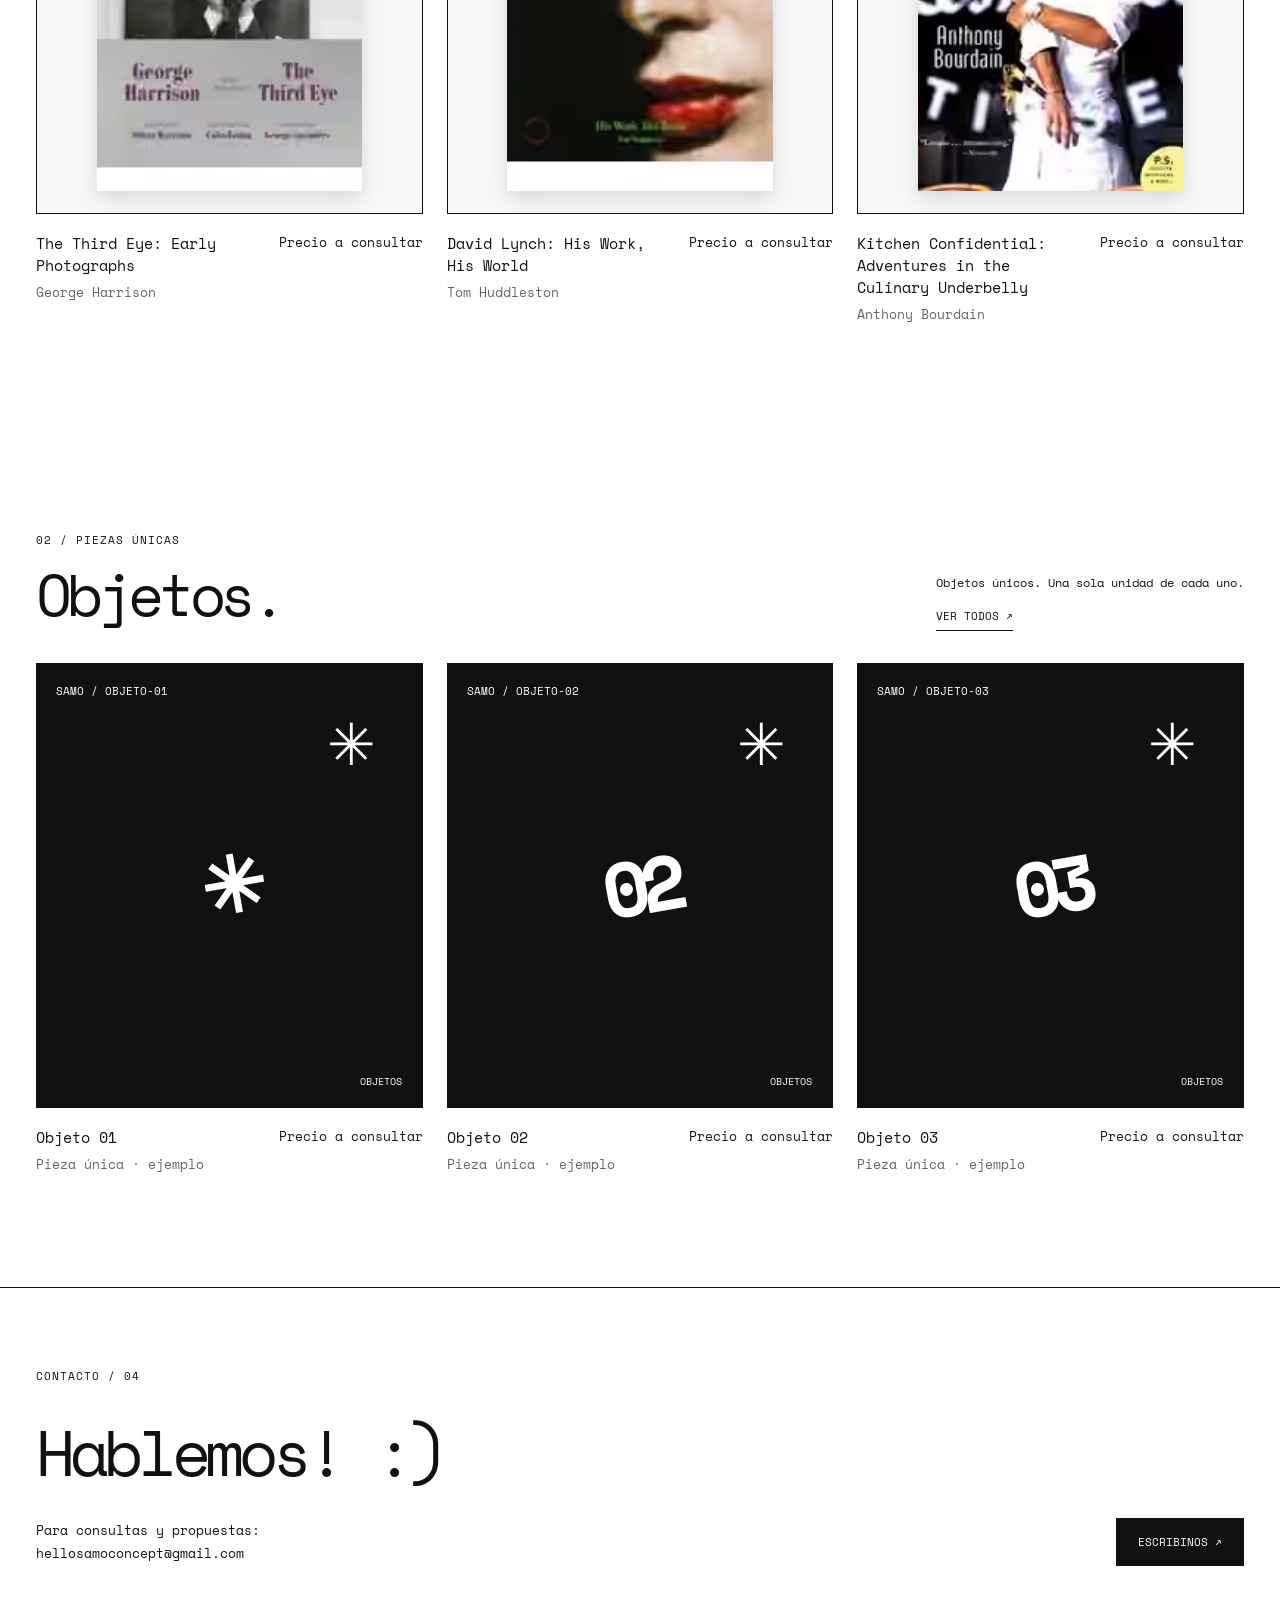
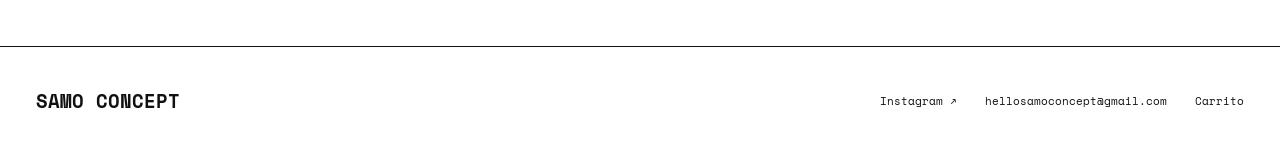
==== commit 3c9236cc: "Load supplied book cover sprite and refreshed catalog on every route" ====
--- a/index.html
+++ b/index.html
@@ -11,9 +11,10 @@
   <link rel="preconnect" href="https://fonts.googleapis.com">
   <link rel="preconnect" href="https://fonts.gstatic.com" crossorigin>
   <link href="https://fonts.googleapis.com/css2?family=Space+Mono:wght@400;700&display=swap" rel="stylesheet">
-  <link rel="stylesheet" href="/assets/styles.css?v=3">
-  <script defer src="/assets/catalog.js"></script>
-  <script defer src="/assets/app.js?v=3"></script>
+  <link rel="stylesheet" href="/assets/styles.css?v=4">
+  <script defer src="/assets/book-covers.js?v=1"></script>
+<script defer src="/assets/catalog.js?v=4"></script>
+  <script defer src="/assets/app.js?v=4"></script>
 </head>
 <body data-page="home"><div id="app"></div></body>
 </html>
--- a/assets/styles.css
+++ b/assets/styles.css
@@ -64,3 +64,10 @@
 /* Header wordmark is the SAMO half of the official artwork. */
 .brand-logo{width:111px;height:48px;object-fit:contain}
 @media(max-width:620px){.brand-logo{width:91px;height:39px}}
+
+/* Real cover previews: uncropped book covers, independently of placeholder object tiles. */
+.product-image--cover{background:#f7f7f7!important;color:#111!important;display:flex;align-items:center;justify-content:center;overflow:hidden}
+.book-cover-sprite,.book-cover-img{display:block;height:90%;width:auto;max-width:90%;aspect-ratio:2 / 3;object-fit:contain}
+.book-cover-sprite{background-repeat:no-repeat;background-size:300% 100%;background-color:#fff;box-shadow:0 7px 19px rgba(0,0,0,.13)}
+.book-cover-img{box-shadow:0 7px 19px rgba(0,0,0,.13)}
+@media(max-width:620px){.book-cover-sprite,.book-cover-img{height:88%;max-width:94%}}
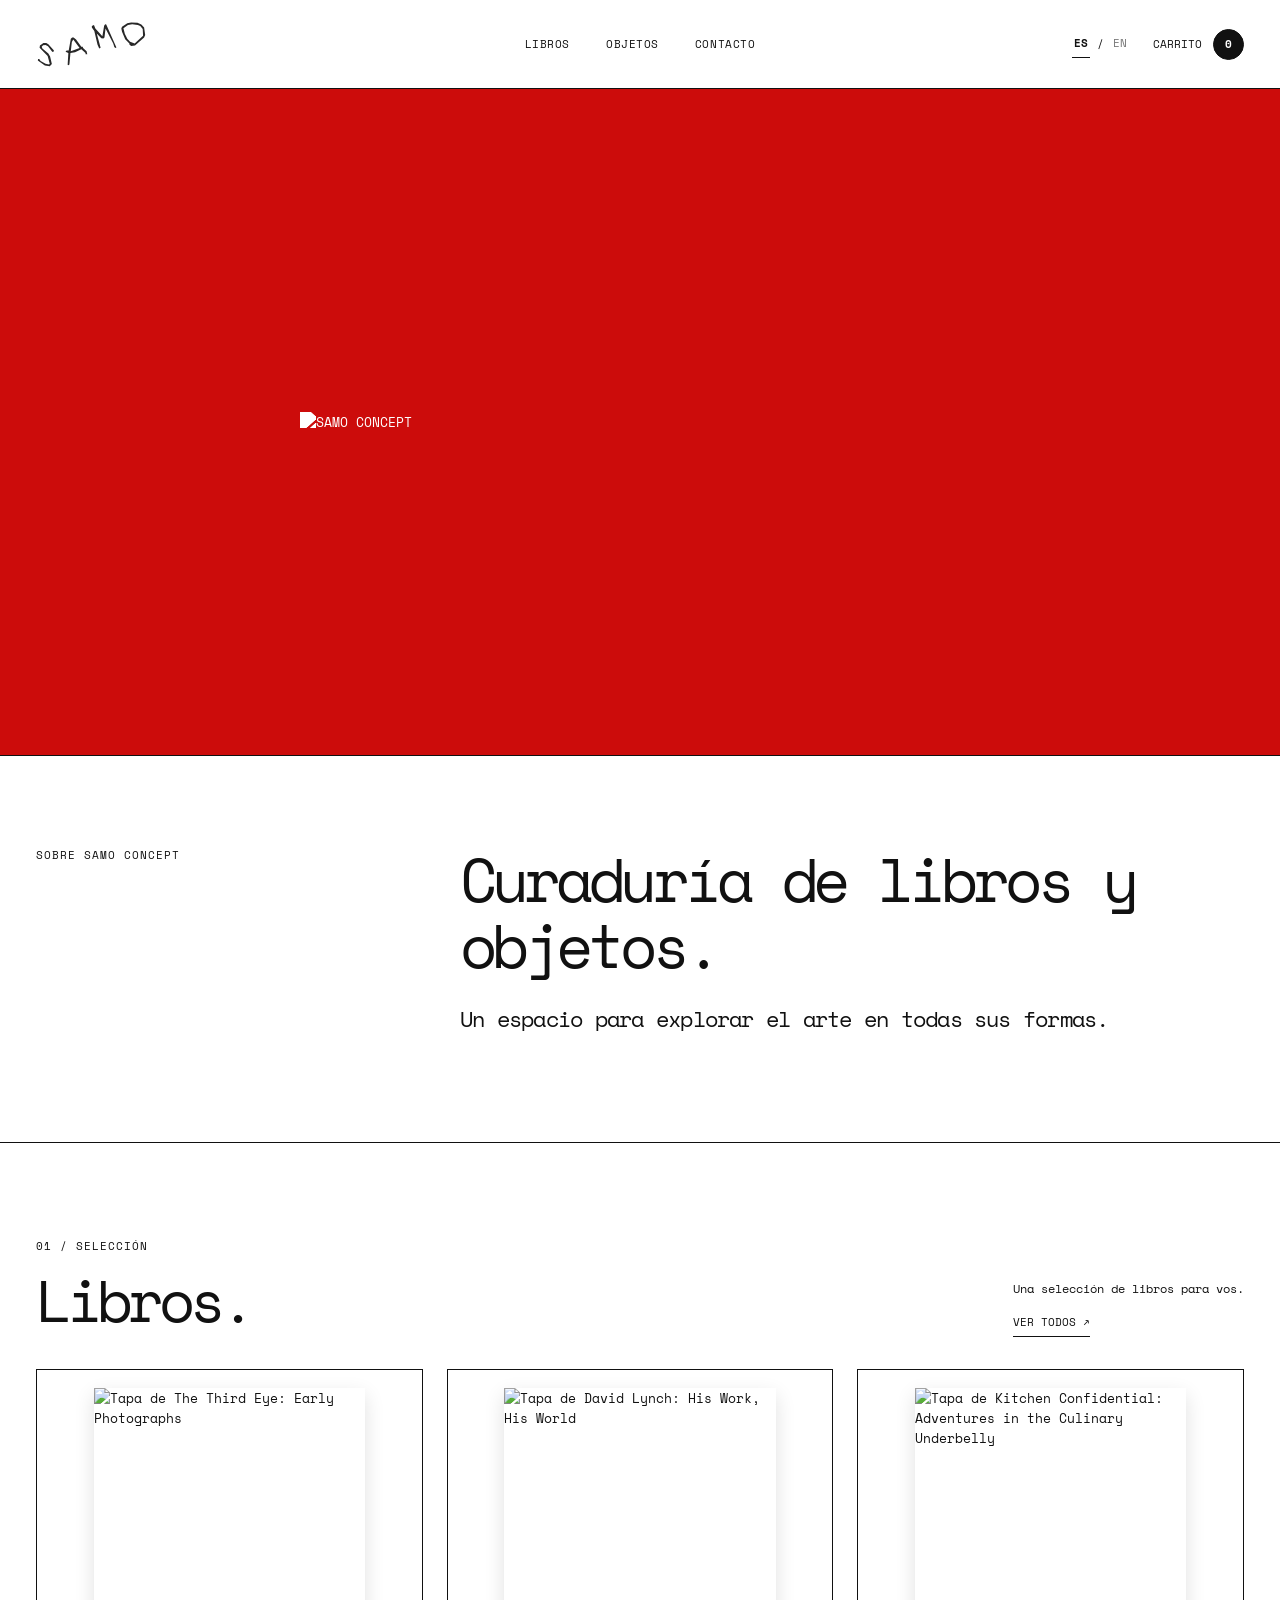
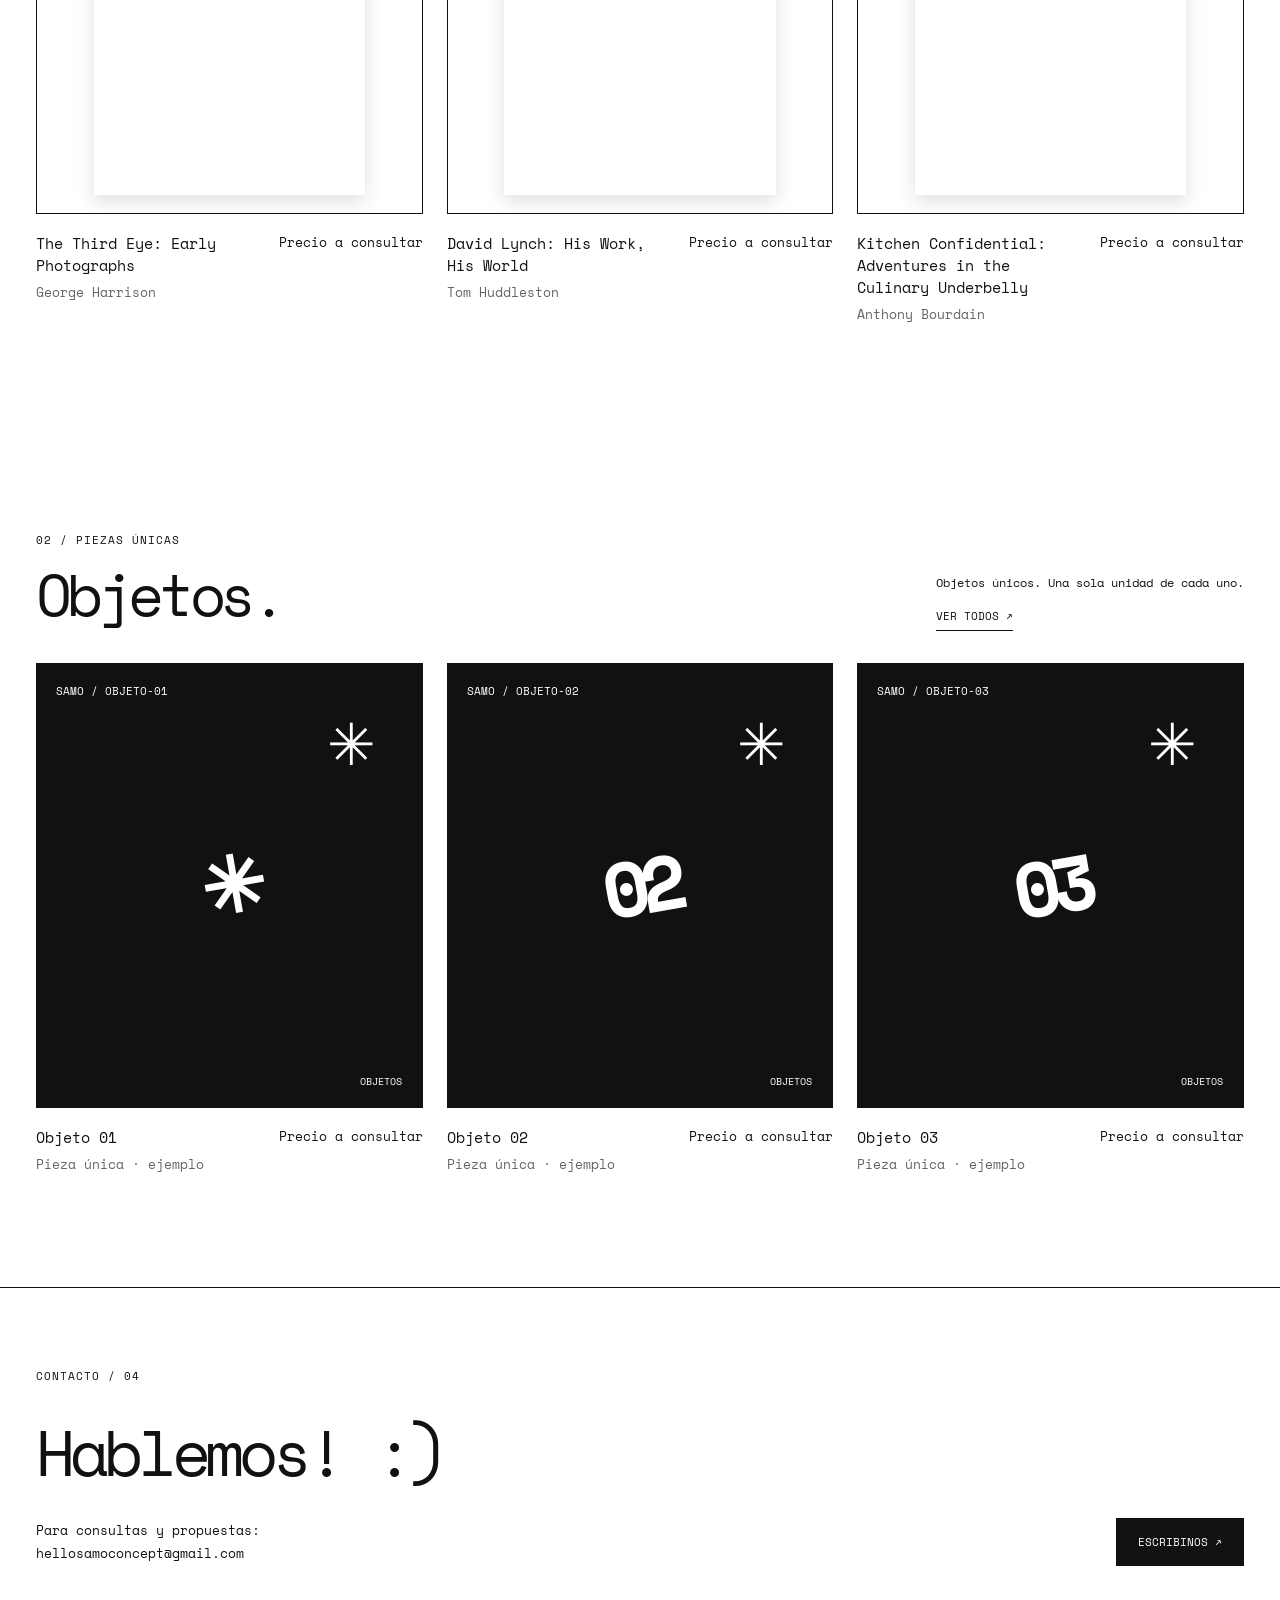
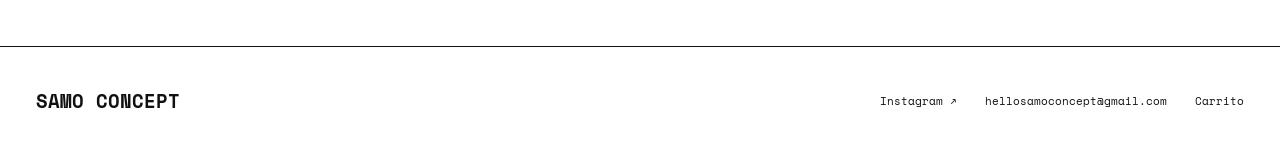
==== commit ef76732e: "Reload high-quality book images and remove old blurry sprite on every route" ====
--- a/index.html
+++ b/index.html
@@ -11,10 +11,9 @@
   <link rel="preconnect" href="https://fonts.googleapis.com">
   <link rel="preconnect" href="https://fonts.gstatic.com" crossorigin>
   <link href="https://fonts.googleapis.com/css2?family=Space+Mono:wght@400;700&display=swap" rel="stylesheet">
-  <link rel="stylesheet" href="/assets/styles.css?v=4">
-  <script defer src="/assets/book-covers.js?v=1"></script>
-<script defer src="/assets/catalog.js?v=4"></script>
-  <script defer src="/assets/app.js?v=4"></script>
+  <link rel="stylesheet" href="/assets/styles.css?v=5">
+<script defer src="/assets/catalog.js?v=5"></script>
+  <script defer src="/assets/app.js?v=5"></script>
 </head>
 <body data-page="home"><div id="app"></div></body>
 </html>
--- a/assets/styles.css
+++ b/assets/styles.css
@@ -71,3 +71,8 @@
 .book-cover-sprite{background-repeat:no-repeat;background-size:300% 100%;background-color:#fff;box-shadow:0 7px 19px rgba(0,0,0,.13)}
 .book-cover-img{box-shadow:0 7px 19px rgba(0,0,0,.13)}
 @media(max-width:620px){.book-cover-sprite,.book-cover-img{height:88%;max-width:94%}}
+
+/* High-resolution individual covers replace the compressed 3-in-1 preview. */
+.product-image--cover{background:#fff!important}
+.product-image--cover .book-cover-img{display:block;width:auto;height:auto;max-width:92%;max-height:92%;object-fit:contain;object-position:center;image-rendering:auto;box-shadow:0 7px 19px rgba(0,0,0,.12)}
+.cart-item .product-image--cover .book-cover-img{max-height:88%;max-width:88%}
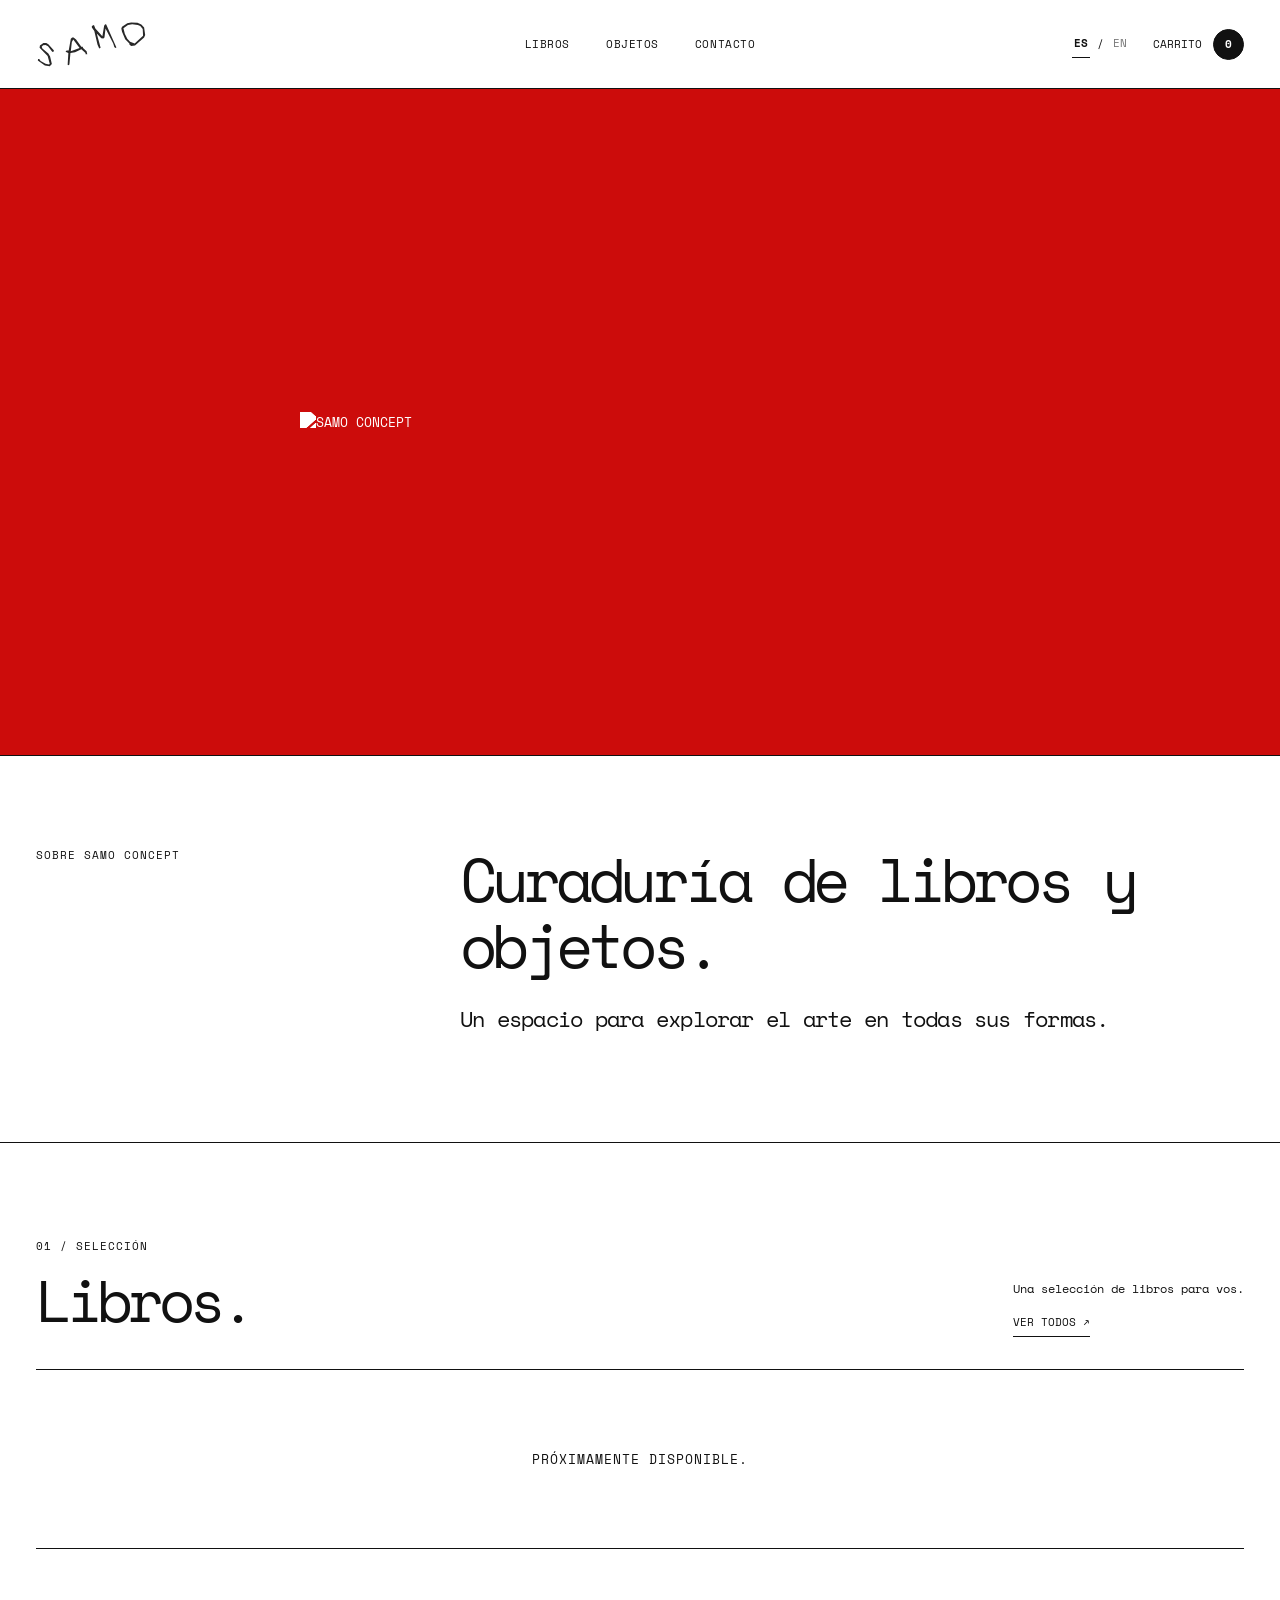
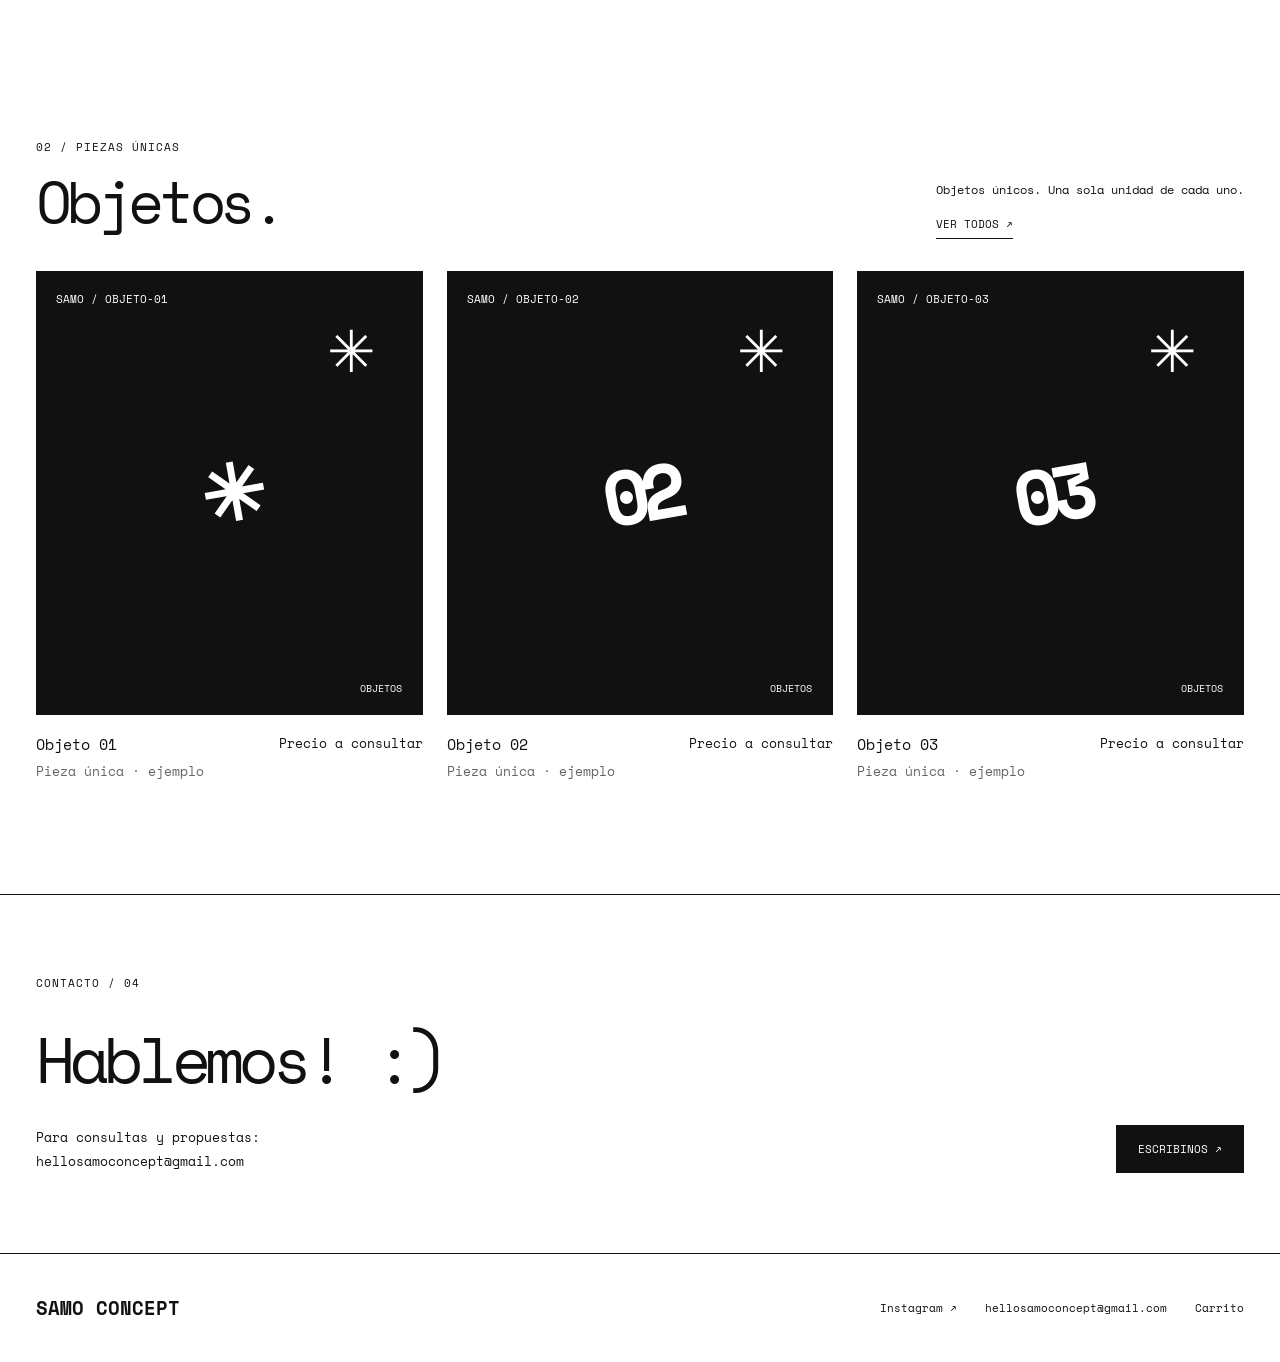
==== commit f5c2b088: "Invalidate cached book catalog after removal" ====
--- a/index.html
+++ b/index.html
@@ -11,9 +11,9 @@
   <link rel="preconnect" href="https://fonts.googleapis.com">
   <link rel="preconnect" href="https://fonts.gstatic.com" crossorigin>
   <link href="https://fonts.googleapis.com/css2?family=Space+Mono:wght@400;700&display=swap" rel="stylesheet">
-  <link rel="stylesheet" href="/assets/styles.css?v=5">
-<script defer src="/assets/catalog.js?v=5"></script>
-  <script defer src="/assets/app.js?v=5"></script>
+  <link rel="stylesheet" href="/assets/styles.css?v=6">
+<script defer src="/assets/catalog.js?v=6"></script>
+  <script defer src="/assets/app.js?v=6"></script>
 </head>
 <body data-page="home"><div id="app"></div></body>
 </html>
--- a/assets/styles.css
+++ b/assets/styles.css
@@ -76,3 +76,6 @@
 .product-image--cover{background:#fff!important}
 .product-image--cover .book-cover-img{display:block;width:auto;height:auto;max-width:92%;max-height:92%;object-fit:contain;object-position:center;image-rendering:auto;box-shadow:0 7px 19px rgba(0,0,0,.12)}
 .cart-item .product-image--cover .book-cover-img{max-height:88%;max-width:88%}
+
+/* Minimal empty books section */
+.catalog-empty{display:flex;align-items:center;justify-content:center;min-height:180px;border-top:1px solid #111;border-bottom:1px solid #111;text-align:center;font-size:13px;text-transform:uppercase;letter-spacing:.08em}
